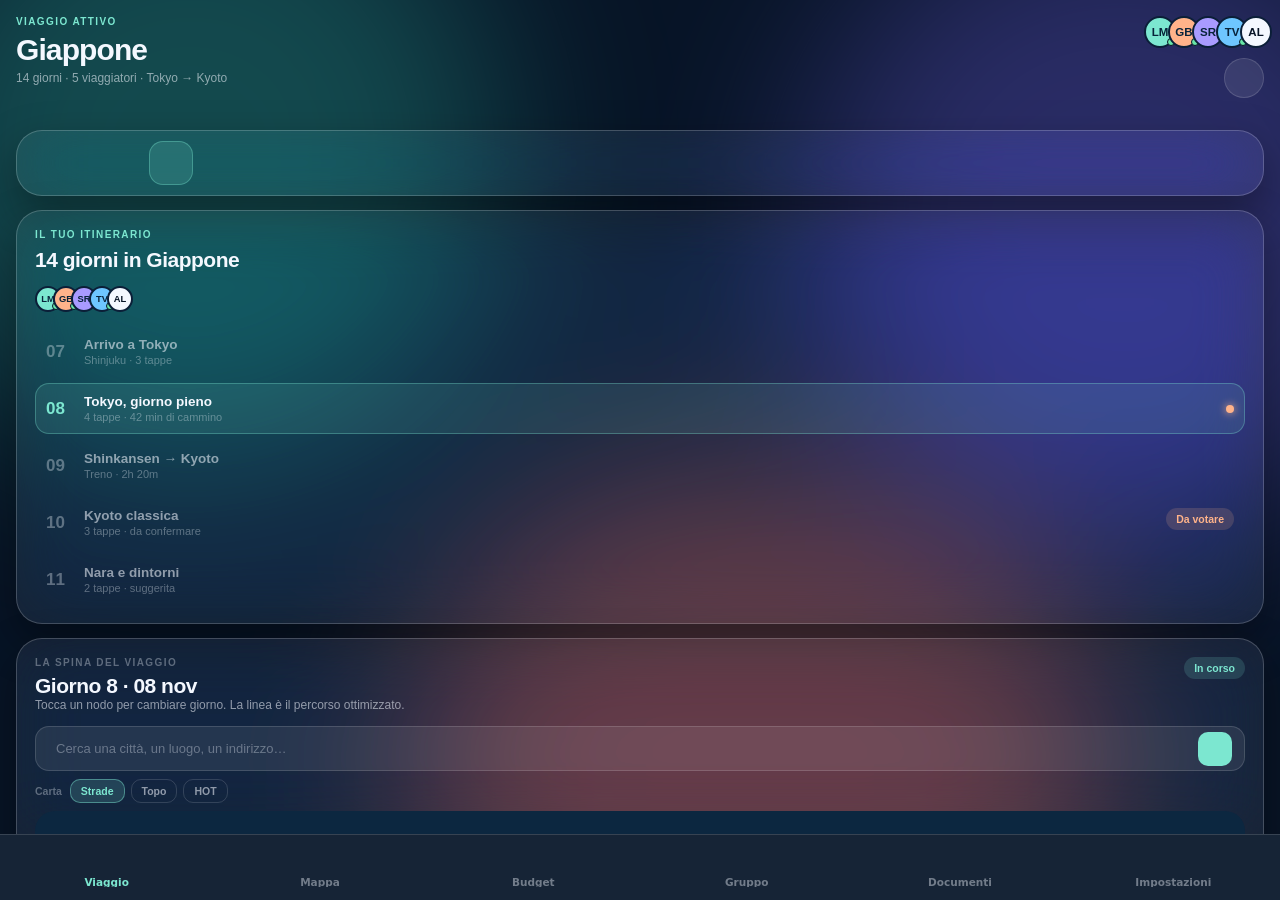
==== app/index.html @ 2fd691c0 "Deploy Triplan static site" ====
<!DOCTYPE html><html lang="en"><head><meta charSet="utf-8"/><meta name="viewport" content="width=device-width, initial-scale=1, shrink-to-fit=no"/><meta http-equiv="X-UA-Compatible" content="IE=edge"/><link rel="preload" href="/_expo/static/css/leaflet-df687fead8c4838a4e6b8bcb2f176a0e.css" as="style"/><link rel="preload" href="/_expo/static/css/global-e319058c1fa41b24cc1f95496e82bce6.css" as="style"/><link rel="preload" href="/_expo/static/js/web/__expo-metro-runtime-8c088df87a31e4e6accd81c554ec290d.js" as="script"/><link rel="preload" href="/_expo/static/js/web/_layout-bc6d313131d2cae2066854dcdaf33835.js" as="script"/><link rel="preload" href="/_expo/static/js/web/_layout-f19be22abf92b6b42cfffe4b11d16ae6.js" as="script"/><link rel="preload" href="/_expo/static/js/web/index-3c627ddefb30b63e89e083364d837465.js" as="script"/><link rel="preload" href="/_expo/static/js/web/__common-cc911336e7cf1efe0277d2f9e3f9cde1.js" as="script"/><link rel="preload" href="/_expo/static/js/web/entry-11c18270793527368ba5b29e7c140927.js" as="script"/><style id="expo-reset">#root,body,html{height:100%}body{overflow:hidden}#root{display:flex}</style><style id="react-native-stylesheet">[stylesheet-group="0"]{}
body{margin:0;}
button::-moz-focus-inner,input::-moz-focus-inner{border:0;padding:0;}
html{-ms-text-size-adjust:100%;-webkit-text-size-adjust:100%;-webkit-tap-highlight-color:rgba(0,0,0,0);}
input::-webkit-search-cancel-button,input::-webkit-search-decoration,input::-webkit-search-results-button,input::-webkit-search-results-decoration{display:none;}
[stylesheet-group="1"]{}
.css-11aywtz{-moz-appearance:textfield;-webkit-appearance:none;background-color:rgba(0,0,0,0.00);border-bottom-left-radius:0px;border-bottom-right-radius:0px;border-top-left-radius:0px;border-top-right-radius:0px;border:0 solid black;box-sizing:border-box;font:14px -apple-system,BlinkMacSystemFont,"Segoe UI",Roboto,Helvetica,Arial,sans-serif;margin:0px;padding:0px;resize:none;}
.css-146c3p1{background-color:rgba(0,0,0,0.00);border:0 solid black;box-sizing:border-box;color:rgba(0,0,0,1.00);display:inline;font:14px -apple-system,BlinkMacSystemFont,"Segoe UI",Roboto,Helvetica,Arial,sans-serif;list-style:none;margin:0px;padding:0px;position:relative;text-align:start;text-decoration:none;white-space:pre-wrap;word-wrap:break-word;}
.css-1jxf684{background-color:rgba(0,0,0,0.00);border:0 solid black;box-sizing:border-box;color:inherit;display:inline;font:inherit;list-style:none;margin:0px;padding:0px;position:relative;text-align:inherit;text-decoration:none;white-space:inherit;word-wrap:break-word;}
.css-9pa8cd{bottom:0px;height:100%;left:0px;opacity:0;position:absolute;right:0px;top:0px;width:100%;z-index:-1;}
.css-g5y9jx{align-content:flex-start;align-items:stretch;background-color:rgba(0,0,0,0.00);border:0 solid black;box-sizing:border-box;display:flex;flex-basis:auto;flex-direction:column;flex-shrink:0;list-style:none;margin:0px;min-height:0px;min-width:0px;padding:0px;position:relative;text-decoration:none;z-index:0;}
[stylesheet-group="2"]{}
.r-11mg6pl{border-bottom-color:rgba(255,255,255,1.00);border-left-color:rgba(255,255,255,1.00);border-right-color:rgba(255,255,255,1.00);border-top-color:rgba(255,255,255,1.00);}
.r-13awgt0{flex:1;}
.r-13rlnn4{border-bottom-color:rgba(124,231,208,0.40);border-left-color:rgba(124,231,208,0.40);border-right-color:rgba(124,231,208,0.40);border-top-color:rgba(124,231,208,0.40);}
.r-1483oga{border-bottom-color:rgba(18,20,43,0.08);border-left-color:rgba(18,20,43,0.08);border-right-color:rgba(18,20,43,0.08);border-top-color:rgba(18,20,43,0.08);}
.r-15ivh09{border-bottom-width:7px;border-left-width:7px;border-right-width:7px;border-top-width:7px;}
.r-15v9vvb{border-bottom-color:rgba(7,20,38,1.00);border-left-color:rgba(7,20,38,1.00);border-right-color:rgba(7,20,38,1.00);border-top-color:rgba(7,20,38,1.00);}
.r-16uyjmq{border-bottom-left-radius:22px;border-bottom-right-radius:22px;border-top-left-radius:22px;border-top-right-radius:22px;}
.r-1867qdf{border-bottom-left-radius:16px;border-bottom-right-radius:16px;border-top-left-radius:16px;border-top-right-radius:16px;}
.r-1aca9d8{border-bottom-color:rgba(124,231,208,0.32);border-left-color:rgba(124,231,208,0.32);border-right-color:rgba(124,231,208,0.32);border-top-color:rgba(124,231,208,0.32);}
.r-1awa8pu{border-bottom-color:rgba(101,119,134,1.00);border-left-color:rgba(101,119,134,1.00);border-right-color:rgba(101,119,134,1.00);border-top-color:rgba(101,119,134,1.00);}
.r-1bq2mok{margin:3px;}
.r-1d4xg89{border-bottom-color:rgba(170,184,194,1.00);border-left-color:rgba(170,184,194,1.00);border-right-color:rgba(170,184,194,1.00);border-top-color:rgba(170,184,194,1.00);}
.r-1dedoh8{border-bottom-left-radius:9px;border-bottom-right-radius:9px;border-top-left-radius:9px;border-top-right-radius:9px;}
.r-1dzdj1l{border-bottom-left-radius:10px;border-bottom-right-radius:10px;border-top-left-radius:10px;border-top-right-radius:10px;}
.r-1f0042m{border-bottom-left-radius:5px;border-bottom-right-radius:5px;border-top-left-radius:5px;border-top-right-radius:5px;}
.r-1fuqb1j{border-bottom-left-radius:24px;border-bottom-right-radius:24px;border-top-left-radius:24px;border-top-right-radius:24px;}
.r-1g868lv{border-bottom-color:rgba(255,255,255,0.14);border-left-color:rgba(255,255,255,0.14);border-right-color:rgba(255,255,255,0.14);border-top-color:rgba(255,255,255,0.14);}
.r-1j16mh1{border-bottom-left-radius:100%;border-bottom-right-radius:100%;border-top-left-radius:100%;border-top-right-radius:100%;}
.r-1jkafct{border-bottom-left-radius:2px;border-bottom-right-radius:2px;border-top-left-radius:2px;border-top-right-radius:2px;}
.r-1jyn79y{border-bottom-color:rgba(0,150,136,1.00);border-left-color:rgba(0,150,136,1.00);border-right-color:rgba(0,150,136,1.00);border-top-color:rgba(0,150,136,1.00);}
.r-1k4hia5{border-bottom-color:rgba(27,44,72,1.00);border-left-color:rgba(27,44,72,1.00);border-right-color:rgba(27,44,72,1.00);border-top-color:rgba(27,44,72,1.00);}
.r-1llaxt6{border-bottom-left-radius:30px;border-bottom-right-radius:30px;border-top-left-radius:30px;border-top-right-radius:30px;}
.r-1mxhqmb{border-bottom-left-radius:11px;border-bottom-right-radius:11px;border-top-left-radius:11px;border-top-right-radius:11px;}
.r-1n043jc{border-bottom-left-radius:38px;border-bottom-right-radius:38px;border-top-left-radius:38px;border-top-right-radius:38px;}
.r-1objs86{border-bottom-color:rgba(255,255,255,0.45);border-left-color:rgba(255,255,255,0.45);border-right-color:rgba(255,255,255,0.45);border-top-color:rgba(255,255,255,0.45);}
.r-1pcd2l5{padding:20px;}
.r-1phboty{border-bottom-style:solid;border-left-style:solid;border-right-style:solid;border-top-style:solid;}
.r-1q9bdsx{border-bottom-left-radius:12px;border-bottom-right-radius:12px;border-top-left-radius:12px;border-top-right-radius:12px;}
.r-1qsk4np{overflow-x:clip;overflow-y:clip;}
.r-1rf8fdq{border-bottom-width:1.5px;border-left-width:1.5px;border-right-width:1.5px;border-top-width:1.5px;}
.r-1rvyss1{border-bottom-color:rgba(255,255,255,0.20);border-left-color:rgba(255,255,255,0.20);border-right-color:rgba(255,255,255,0.20);border-top-color:rgba(255,255,255,0.20);}
.r-1slz7xr{padding:14px;}
.r-1sp51qo{padding:10px;}
.r-1txcine{border-bottom-left-radius:13px;border-bottom-right-radius:13px;border-top-left-radius:13px;border-top-right-radius:13px;}
.r-1udh08x{overflow-x:hidden;overflow-y:hidden;}
.r-1uu6nss{padding:5px;}
.r-1vnd4cf{border-bottom-color:rgba(11,31,56,1.00);border-left-color:rgba(11,31,56,1.00);border-right-color:rgba(11,31,56,1.00);border-top-color:rgba(11,31,56,1.00);}
.r-1w3sgar{flex:0.7;}
.r-1xfd6ze{border-bottom-left-radius:8px;border-bottom-right-radius:8px;border-top-left-radius:8px;border-top-right-radius:8px;}
.r-1y7r52a{border-bottom-color:rgba(124,231,208,0.35);border-left-color:rgba(124,231,208,0.35);border-right-color:rgba(124,231,208,0.35);border-top-color:rgba(124,231,208,0.35);}
.r-1y8424n{border-bottom-color:rgba(255,255,255,0.22);border-left-color:rgba(255,255,255,0.22);border-right-color:rgba(255,255,255,0.22);border-top-color:rgba(255,255,255,0.22);}
.r-1ylenci{border-bottom-left-radius:15px;border-bottom-right-radius:15px;border-top-left-radius:15px;border-top-right-radius:15px;}
.r-42olwf{border-bottom-color:rgba(0,0,0,0.00);border-left-color:rgba(0,0,0,0.00);border-right-color:rgba(0,0,0,0.00);border-top-color:rgba(0,0,0,0.00);}
.r-4a18lf{border-bottom-color:rgba(255,0,0,1.00);border-left-color:rgba(255,0,0,1.00);border-right-color:rgba(255,0,0,1.00);border-top-color:rgba(255,0,0,1.00);}
.r-4zvafu{border-bottom-left-radius:26px;border-bottom-right-radius:26px;border-top-left-radius:26px;border-top-right-radius:26px;}
.r-60ke3l{border-bottom-color:rgba(0,128,0,1.00);border-left-color:rgba(0,128,0,1.00);border-right-color:rgba(0,128,0,1.00);border-top-color:rgba(0,128,0,1.00);}
.r-6mmk5m{border-bottom-color:rgba(124,231,208,0.45);border-left-color:rgba(124,231,208,0.45);border-right-color:rgba(124,231,208,0.45);border-top-color:rgba(124,231,208,0.45);}
.r-6ncur5{border-bottom-left-radius:18px;border-bottom-right-radius:18px;border-top-left-radius:18px;border-top-right-radius:18px;}
.r-6t2glc{border-bottom-left-radius:40px;border-bottom-right-radius:40px;border-top-left-radius:40px;border-top-right-radius:40px;}
.r-9x6qib{border-bottom-color:rgba(204,214,221,1.00);border-left-color:rgba(204,214,221,1.00);border-right-color:rgba(204,214,221,1.00);border-top-color:rgba(204,214,221,1.00);}
.r-af1wpz{border-bottom-color:rgba(255,255,255,0.12);border-left-color:rgba(255,255,255,0.12);border-right-color:rgba(255,255,255,0.12);border-top-color:rgba(255,255,255,0.12);}
.r-cdmcib{border-bottom-left-radius:3px;border-bottom-right-radius:3px;border-top-left-radius:3px;border-top-right-radius:3px;}
.r-cpet4d{border-bottom-left-radius:999px;border-bottom-right-radius:999px;border-top-left-radius:999px;border-top-right-radius:999px;}
.r-crgep1{margin:0px;}
.r-d045u9{border-bottom-width:2px;border-left-width:2px;border-right-width:2px;border-top-width:2px;}
.r-d23pfw{padding:24px;}
.r-edyy15{padding:8px;}
.r-fx7oqy{border-bottom-color:rgba(0,0,255,1.00);border-left-color:rgba(0,0,255,1.00);border-right-color:rgba(0,0,255,1.00);border-top-color:rgba(0,0,255,1.00);}
.r-kdyh1x{border-bottom-left-radius:6px;border-bottom-right-radius:6px;border-top-left-radius:6px;border-top-right-radius:6px;}
.r-krxsd3{display:-webkit-box;}
.r-nsbfu8{padding:16px;}
.r-q81ovl{padding:11px;}
.r-qpntkw{padding:6px;}
.r-rs99b7{border-bottom-width:1px;border-left-width:1px;border-right-width:1px;border-top-width:1px;}
.r-sdzq82{border-bottom-color:rgba(255,255,255,0.30);border-left-color:rgba(255,255,255,0.30);border-right-color:rgba(255,255,255,0.30);border-top-color:rgba(255,255,255,0.30);}
.r-sg21xg{flex:0.75;}
.r-t23y2h{border-bottom-left-radius:14px;border-bottom-right-radius:14px;border-top-left-radius:14px;border-top-right-radius:14px;}
.r-t60dpp{padding:0px;}
.r-wg31gx{border-bottom-color:rgba(49,53,56,1.00);border-left-color:rgba(49,53,56,1.00);border-right-color:rgba(49,53,56,1.00);border-top-color:rgba(49,53,56,1.00);}
.r-whuqzp{padding:18px;}
.r-xoduu5{display:inline-flex;}
.r-y47klf{border-bottom-left-radius:20px;border-bottom-right-radius:20px;border-top-left-radius:20px;border-top-right-radius:20px;}
.r-ywje51{margin:auto;}
.r-z2wwpe{border-bottom-left-radius:4px;border-bottom-right-radius:4px;border-top-left-radius:4px;border-top-right-radius:4px;}
[stylesheet-group="2.1"]{}
.r-11f147o{padding-bottom:8px;padding-top:8px;}
.r-17q4wm6{margin-left:5px;margin-right:5px;}
.r-184id4b{margin-bottom:12px;margin-top:12px;}
.r-1apnidv{margin-bottom:14px;margin-top:14px;}
.r-1c8wk46{padding-bottom:48px;padding-top:48px;}
.r-1d7mnkm{padding-bottom:15px;padding-top:15px;}
.r-1e084wi{padding-left:0px;padding-right:0px;}
.r-1ezpcd1{padding-left:9px;padding-right:9px;}
.r-1la3zjv{padding-bottom:18px;padding-top:18px;}
.r-1m1l54l{padding-left:11px;padding-right:11px;}
.r-1ml3abn{padding-bottom:14px;padding-top:14px;}
.r-1mmae3n{padding-bottom:12px;padding-top:12px;}
.r-1ntr0p{padding-left:5px;padding-right:5px;}
.r-1rsorjc{padding-left:36px;padding-right:36px;}
.r-1s5swlz{padding-bottom:9px;padding-top:9px;}
.r-1ubuhtd{padding-left:10px;padding-right:10px;}
.r-1y4xh09{padding-bottom:60px;padding-top:60px;}
.r-1yd117h{padding-bottom:7px;padding-top:7px;}
.r-284m6k{padding-left:18px;padding-right:18px;}
.r-2iu1ne{padding-bottom:74px;padding-top:74px;}
.r-3o4zer{padding-left:12px;padding-right:12px;}
.r-3pj75a{padding-left:16px;padding-right:16px;}
.r-6gfqd{padding-bottom:26px;padding-top:26px;}
.r-a7330m{padding-bottom:30px;padding-top:30px;}
.r-c6ipad{padding-left:7px;padding-right:7px;}
.r-cnw61z{padding-bottom:4px;padding-top:4px;}
.r-cxgwc0{padding-left:24px;padding-right:24px;}
.r-f8sm7e{margin-left:auto;margin-right:auto;}
.r-is05cd{padding-left:8px;padding-right:8px;}
.r-jdiy1a{margin-left:11px;margin-right:11px;}
.r-jmpdkj{padding-bottom:66px;padding-top:66px;}
.r-jusfrs{margin-left:12px;margin-right:12px;}
.r-kritb0{padding-bottom:11px;padding-top:11px;}
.r-n5f61p{margin-bottom:3px;margin-top:3px;}
.r-n7gxbd{padding-left:4px;padding-right:4px;}
.r-o8wjku{padding-left:48px;padding-right:48px;}
.r-qbhcsz{padding-bottom:64px;padding-top:64px;}
.r-rehuqn{padding-bottom:5px;padding-top:5px;}
.r-u4gi5m{padding-left:13px;padding-right:13px;}
.r-u9wvl5{padding-left:20px;padding-right:20px;}
.r-ubg91z{padding-left:15px;padding-right:15px;}
.r-ugi1tw{padding-left:5%;padding-right:5%;}
.r-unwgkq{padding-bottom:78px;padding-top:78px;}
.r-vuvdlw{padding-bottom:6px;padding-top:6px;}
.r-w7s2jr{padding-bottom:16px;padding-top:16px;}
.r-ytbthy{padding-bottom:10px;padding-top:10px;}
.r-ywh0we{padding-bottom:13px;padding-top:13px;}
[stylesheet-group="2.2"]{}
.r-10s2tm5{left:0%;}
.r-16o8guy{right:100%;}
.r-1a11zyx{margin-right:12px;}
.r-1cwvpvk{margin-left:12px;}
.r-1e97lx8{margin-right:3px;}
.r-1euzeng{padding-left:24px;}
.r-1g4tz6n{margin-right:-14.5px;}
.r-1h31txp{padding-right:16px;}
.r-1lhn9r{margin-left:-14.5px;}
.r-1sqnqi2{margin-left:3px;}
.r-1vl2501{padding-right:24px;}
.r-9mo606{margin-right:10px;}
.r-c59us2{left:-3px;}
.r-dqe1q{right:0%;}
.r-qb41rp{margin-right:5px;}
.r-rci37q{left:100%;}
.r-uhung1{margin-left:10px;}
.r-vpmibe{right:-3px;}
.r-w67my2{padding-left:16px;}
.r-wizibn{margin-left:5px;}
[stylesheet-group="3"]{}
.r-103t7w0{color:rgba(18,20,43,0.75);}
.r-105ug2t{pointer-events:auto!important;}
.r-109y4c4{height:1px;}
.r-10b5y5f{letter-spacing:1.4px;}
.r-10ptun7{height:16px;}
.r-10v3vxq{transform:scaleX(-1);}
.r-10x49cs{font-size:10px;}
.r-10xqauy{padding-top:env(safe-area-inset-top);}
.r-111xbm8{font-size:42px;}
.r-116b78n{color:rgba(255,255,255,0.85);}
.r-11c0sde{margin-top:24px;}
.r-11j9u27{visibility:hidden;}
.r-11mpjr4{background-color:rgba(223,223,223,1.00);}
.r-11udlyb{background-color:rgba(0,150,136,1.00);}
.r-11v9fek{min-width:180px;}
.r-11yh6sk{overflow-x:hidden;}
.r-12f6czt{top:17px;}
.r-12rgx7y{width:7px;}
.r-12vffkv>* {pointer-events:auto;}
.r-12vffkv{pointer-events:none!important;}
.r-131xog0{width:38px;}
.r-135wba7{line-height:24px;}
.r-136ojw6{z-index:2;}
.r-13aq9py{animation-name:r-1iq689l;}
.r-13pk3uq{color:rgba(6,42,40,1.00);}
.r-13qz1uu{width:100%;}
.r-13tjlyg{transition-duration:0.1s;}
.r-1444osr{margin-top:18px;}
.r-1472mwg{height:24px;}
.r-14a17lr{background-color:rgba(22,199,164,1.00);}
.r-14gqq1x{margin-top:4px;}
.r-14l27qf{min-width:280px;}
.r-14lw9ot{background-color:rgba(255,255,255,1.00);}
.r-14sbq61{background-color:rgba(33,150,243,1.00);}
.r-150rngu{-webkit-overflow-scrolling:touch;}
.r-156q2ks{margin-top:10px;}
.r-15xi7qz{background-color:rgba(22,199,164,0.45);}
.r-15zivkp{margin-bottom:4px;}
.r-169er1o{background-color:rgba(5,14,26,1.00);}
.r-16eto9q{width:12px;}
.r-16krg75{letter-spacing:-1px;}
.r-16u2k2s{background-color:rgba(255,93,115,0.55);}
.r-16y2uox{flex-grow:1;}
.r-173mn98{align-self:flex-end;}
.r-173mzie{transform:scaleY(-1);}
.r-1777fci{justify-content:center;}
.r-17bb2tj{animation-duration:0.75s;}
.r-17grq5a{margin-right:-8px;}
.r-17leim2{background-repeat:repeat;}
.r-17o2toh{background-color:rgba(255,179,138,1.00);}
.r-17s6mgv{justify-content:flex-end;}
.r-17tb59b{opacity:0.7;}
.r-17tloay{opacity:0.6;}
.r-17u3ijr{background-color:rgba(155,161,166,0.27);}
.r-184en5c{z-index:1;}
.r-18nhz7w{top:-3px;}
.r-18u1ve8{color:rgba(255,255,255,0.40);}
.r-18u37iz{flex-direction:row;}
.r-19h14dv{bottom:28px;}
.r-19oahor{font-size:64px;}
.r-19qrga8{margin-top:3px;}
.r-19wmn03{width:20px;}
.r-19z077z{touch-action:none;}
.r-1a2p6p6{-webkit-text-decoration-style:solid;text-decoration-style:solid;}
.r-1a3qpe7{top:9px;}
.r-1a7l8x0{color:rgba(255,255,255,0.60);}
.r-1a8msfu{height:38px;}
.r-1a94hhy{background-color:rgba(255,255,255,0.09);}
.r-1abnn5w{animation-play-state:paused;}
.r-1acpoxo{width:36px;}
.r-1aockid{width:40px;}
.r-1ap7jjo{background-color:rgba(12,39,64,1.00);}
.r-1awozwy{align-items:center;}
.r-1ay1djp{animation-duration:1s;}
.r-1b43r93{font-size:14px;}
.r-1blnp2b{width:72px;}
.r-1bxdhz9{background-color:rgba(124,231,208,1.00);}
.r-1bymd8e{margin-top:2px;}
.r-1c6unfx{forced-color-adjust:none;}
.r-1c85bru{width:270px;}
.r-1c8i11{min-width:60px;}
.r-1c92x1x{line-height:31px;}
.r-1ces89m{max-width:420px;}
.r-1cmwbt1{gap:8px;}
.r-1cyrq31{background-color:rgba(255,93,115,1.00);}
.r-1d2f490{left:0px;}
.r-1d5kdc7{flex-direction:column-reverse;}
.r-1d7gupr{margin-top:22px;}
.r-1ddef8g{-webkit-text-decoration-line:underline;text-decoration-line:underline;}
.r-1dernwh{height:70%;}
.r-1e5bgqu{mix-blend-mode:multiply;}
.r-1ei5mc7{cursor:inherit;}
.r-1enofrn{font-size:12px;}
.r-1eoj8my{margin-top:26px;}
.r-1euycsn{flex-direction:row-reverse;}
.r-1ewcgjf{box-shadow:0px 1px 3px rgba(0,0,0,0.5);}
.r-1exf2r{font-size:9.5px;}
.r-1ey2ra3{width:70px;}
.r-1ey881g{gap:7px;}
.r-1f12m5q{left:14px;}
.r-1f50eg0{color:rgba(124,231,208,1.00);}
.r-1ff274t{text-align:right;}
.r-1g40b8q{z-index:3;}
.r-1g80hic{opacity:0.8;}
.r-1g94qm0{margin-top:5px;}
.r-1ge9hsw{max-width:960px;}
.r-1ghxqbu{font-variant:tabular-nums;}
.r-1gkfh8e{font-size:11px;}
.r-1grwqd5{font-size:12.5px;}
.r-1gymjhz{width:68px;}
.r-1h0z5md{justify-content:flex-start;}
.r-1habvwh{align-items:flex-start;}
.r-1hjwoze{height:18px;}
.r-1i10wst{font-size:18px;}
.r-1i1r89d{background-color:rgba(0,0,0,0.22);}
.r-1i6wzkk{-moz-transition-property:opacity;-webkit-transition-property:opacity;transition-property:opacity;}
.r-1i71y14{gap:14px;}
.r-1ihkxce{border-bottom-color:rgba(255,255,255,0.06);}
.r-1ikidpy{letter-spacing:0.5px;}
.r-1iln25a{word-wrap:normal;}
.r-1inkyih{font-size:17px;}
.r-1iusvr4{flex-basis:0px;}
.r-1iww7jx{width:28px;}
.r-1janqcz{width:16px;}
.r-1jg9483{width:8px;}
.r-1jj8364{margin-left:auto;}
.r-1jkjb{margin-left:8px;}
.r-1jsugan{min-width:320px;}
.r-1kb76zh{margin-right:8px;}
.r-1kesqaa{width:84px;}
.r-1kfrs79{font-weight:600;}
.r-1kihuf0{align-self:center;}
.r-1kmi73c{color:rgba(244,248,255,0.34);}
.r-1kt6imw{line-height:27px;}
.r-1l05qu9{font-weight:650;}
.r-1ld3bg{top:-4px;}
.r-1ldzwu0{animation-timing-function:linear;}
.r-1loqt21{cursor:pointer;}
.r-1lpkw27{color:rgba(18,20,43,1.00);}
.r-1lvwbn0{width:274px;}
.r-1lyunjw{letter-spacing:-1.4px;}
.r-1m5ggi5{background-color:rgba(255,255,255,0.04);}
.r-1m75kl7{border-top-color:rgba(255,255,255,0.14);}
.r-1mi0q7o{padding-bottom:10px;}
.r-1mlwlqe{flex-basis:auto;}
.r-1mrlafo{background-position:0;}
.r-1muvv40{animation-iteration-count:infinite;}
.r-1n9egfs{background-color:rgba(124,231,208,0.14);}
.r-1naamh8{background-color:rgba(255,255,255,0.28);}
.r-1niwhzg{background-color:rgba(0,0,0,0.00);}
.r-1nlw0im{bottom:8px;}
.r-1no09lo{margin-top:28px;}
.r-1nxhmzv{margin-bottom:28px;}
.r-1ny4l3l{outline-style:none;}
.r-1ocf4r9{scroll-snap-type:y mandatory;}
.r-1onu96p{border-curve:continuous;}
.r-1or9b2r{height:10px;}
.r-1oszu61{align-items:stretch;}
.r-1otgn73{touch-action:manipulation;}
.r-1ozpbmi{font-size:10.5px;}
.r-1ozsyd3{height:7px;}
.r-1p0dtai{bottom:0px;}
.r-1p34edr{background-color:rgba(124,92,255,1.00);}
.r-1p7b5x1{color:rgba(244,248,255,1.00);}
.r-1pi2tsx{height:100%;}
.r-1pm8pkb{font-family:Courier;}
.r-1pr0nct{background-color:rgba(240,233,255,1.00);}
.r-1q8c80s{height:190px;}
.r-1qd0xha{font-family:-apple-system,BlinkMacSystemFont,"Segoe UI",Roboto,Helvetica,Arial,sans-serif;}
.r-1qqq3gs{color:rgba(92,95,115,1.00);}
.r-1qulhi1{animation-name:r-1pzkwqh;}
.r-1r4fvd0{color:rgba(82,169,255,1.00);}
.r-1r74h94{left:8px;}
.r-1r8g8re{height:36px;}
.r-1ra0lkn{font-size:30px;}
.r-1rnoaur{overflow-y:auto;}
.r-1rqp49e{color:rgba(255,255,255,0.50);}
.r-1s2bzr4{margin-top:12px;}
.r-1s39azw{max-width:780px;}
.r-1ssbvtb{gap:12px;}
.r-1sv84sj{padding-bottom:30px;}
.r-1sxrcry{background-size:auto;}
.r-1t7zxhp{width:9px;}
.r-1tgfunj{gap:40px;}
.r-1tsoen8{border-bottom-color:rgba(255,255,255,0.12);}
.r-1u2zzbn{gap:34px;}
.r-1udbk01{text-overflow:ellipsis;}
.r-1ugchlj{height:44px;}
.r-1ui5ee8{font-size:32px;}
.r-1urfncx{height:210px;}
.r-1vamr63{max-width:720px;}
.r-1vr29t4{font-weight:800;}
.r-1w6e6rj{flex-wrap:wrap;}
.r-1wbh5a2{flex-shrink:1;}
.r-1wdrcqj{max-width:1240px;}
.r-1wqnalu{font-family:Bricolage Grotesque;}
.r-1ws2f5x{font-size:11.5px;}
.r-1wtj0ep{justify-content:space-between;}
.r-1wyyakw{z-index:-1;}
.r-1wzrnnt{margin-top:16px;}
.r-1x0uki6{margin-top:20px;}
.r-1x7knxu{opacity:0.34;}
.r-1xbbgt2{letter-spacing:-1.8px;}
.r-1xbve24{height:6px;}
.r-1xc1bs1{color:rgba(255,255,255,0.72);}
.r-1xcajam{position:fixed;}
.r-1xjpbru{width:82px;}
.r-1xnzce8{-moz-user-select:text;-webkit-user-select:text;user-select:text;}
.r-1xpsq9i{box-shadow:0px 3px 3px rgba(0, 0, 0, 0.33);}
.r-1xqanmc{aspect-ratio:1.33;}
.r-1xzupcd{width:13px;}
.r-1y00bll{gap:9px;}
.r-1yef0xd{animation-name:r-11cv4x;}
.r-1ym3atv{z-index:50;}
.r-1ynuqkt{color:rgba(255,255,255,0.35);}
.r-1yvhtrz{width:32px;}
.r-1z7xyo{min-height:640px;}
.r-2agvir{line-height:34px;}
.r-2b3dyf{border-bottom-color:rgba(255,255,255,0.14);}
.r-2eszeu::-webkit-scrollbar{display:none}
.r-2eszeu{scrollbar-width:none;}
.r-30o5oe{-moz-appearance:none;-ms-appearance:none;-webkit-appearance:none;appearance:none;}
.r-356f0p{letter-spacing:0.35px;}
.r-37tt59{line-height:32px;}
.r-3da1kt{height:8px;}
.r-3mc0re{right:8px;}
.r-3s2u2q{white-space:nowrap;}
.r-417010{z-index:0;}
.r-4gszlv{background-size:cover;}
.r-4v7adb{height:5px;}
.r-580adz{gap:5px;}
.r-58xgd4{background-color:rgba(255,255,255,0.05);}
.r-5kkj8d{border-top-width:1px;}
.r-5orghg{width:34px;}
.r-5oul0u{margin-bottom:8px;}
.r-5soawk{width:10px;}
.r-60vfwk{min-width:1px;}
.r-633pao>* {pointer-events:none;}
.r-633pao{pointer-events:none!important;}
.r-6dt33c{opacity:1;}
.r-6gpygo{margin-bottom:12px;}
.r-6ity3w{margin-top:30px;}
.r-6kmigx{color:rgba(255,255,255,0.82);}
.r-6taxm2:-ms-input-placeholder{color:var(--placeholderTextColor);opacity:1;}
.r-6taxm2::-moz-placeholder{color:var(--placeholderTextColor);opacity:1;}
.r-6taxm2::-webkit-input-placeholder{color:var(--placeholderTextColor);opacity:1;}
.r-6taxm2::placeholder{color:var(--placeholderTextColor);opacity:1;}
.r-726pan{width:31px;}
.r-76blku{height:21px;}
.r-7cikom{font-size:inherit;}
.r-7q8q6z{cursor:default;}
.r-7qjx4p{background-color:rgba(124,231,208,0.16);}
.r-7r4507{height:150px;}
.r-840iz4{gap:28px;}
.r-88aw7w{background-color:rgba(18,20,43,0.28);}
.r-8akbws{-webkit-box-orient:vertical;}
.r-8ay8q1{letter-spacing:0.1px;}
.r-91ejfr{background-color:rgba(255,255,255,0.08);}
.r-927nrf{background-color:rgba(105,230,168,1.00);}
.r-9404uu{letter-spacing:-1.5px;}
.r-97e31f{padding-bottom:env(safe-area-inset-bottom);}
.r-9aw3ui{gap:4px;}
.r-9daxd3{animation-duration:250ms;}
.r-9r4rsd{background-color:rgba(255,255,255,0.06);}
.r-a023e6{font-size:15px;}
.r-a2tzq0{justify-content:space-around;}
.r-a5pmau{margin-right:2px;}
.r-adyw6z{font-size:20px;}
.r-agouwx{transform:translateZ(0);}
.r-ah5dr5>* {pointer-events:none;}
.r-ah5dr5{pointer-events:auto!important;}
.r-angfs3{color:rgba(255,255,255,0.55);}
.r-aruset{font-weight:200;}
.r-b0tnnm{margin-top:38px;}
.r-b5c481{box-shadow:0px 18px 44px rgba(0,0,0,0.36);}
.r-b88u0q{font-weight:700;}
.r-bajy9j{height:230px;}
.r-bi4vy9{transform:translateY(100%);}
.r-bnfihp{color:rgba(255,179,138,1.00);}
.r-bnwqim{position:relative;}
.r-bt1l66{min-height:20px;}
.r-bual8a{max-width:520px;}
.r-buy8e9{overflow-y:hidden;}
.r-bv2aro{padding-left:env(safe-area-inset-left);}
.r-c68hjy{color:rgba(161,161,161,1.00);}
.r-c8f5pn{background-color:rgba(255,255,255,0.10);}
.r-cpa5s6{scroll-snap-align:start;}
.r-cqee49{color:rgba(0,0,0,1.00);}
.r-cv4lhi{font-size:21px;}
.r-czj46k{background-color:rgba(17,48,74,1.00);}
.r-dcqb1h{height:500px;}
.r-dkge59{background-color:rgba(170,184,194,1.00);}
.r-dnmrzs{max-width:100%;}
.r-dvzd6p{right:-1px;}
.r-e1ta76{box-shadow:0px 0px 8px rgba(255,179,138,1.00);}
.r-e6ktq0{gap:32px;}
.r-eafdt9{transition-duration:0.15s;}
.r-ebwn4k{animation-name:r-q67da2;}
.r-ehq7j7{background-size:contain;}
.r-ejscvd{width:47%;}
.r-eqz5dr{flex-direction:column;}
.r-eu3ka{height:40px;}
.r-evnaw{font-size:22px;}
.r-f1odvy{margin-bottom:6px;}
.r-f4gmv6{gap:16px;}
.r-f4md8m{background-color:rgba(255,255,255,0.14);}
.r-f9dfq4{width:88px;}
.r-fdjqy7{text-align:left;}
.r-fle48q{box-shadow:0px 0px 20px rgba(18,20,43,0.08);}
.r-foe95m{letter-spacing:-0.4px;}
.r-fuez5w{box-shadow:0px 0px 30px rgba(18,20,43,0.18);}
.r-fyomxp{margin-top:34px;}
.r-fz5jg6{background-color:rgba(124,231,208,0.08);}
.r-g3mlsw{animation-name:r-t2lo5v;}
.r-ghxds0{transform:translateY(0%);}
.r-gtdqiz{position:-webkit-sticky;position:sticky;}
.r-h0d30l{height:28px;}
.r-h70s8l{color:rgba(255,247,242,1.00);}
.r-h8dmy4{box-shadow:0px 0px 40px rgba(0,0,0,0.40);}
.r-hbpseb{line-height:22px;}
.r-ht57de{background-color:rgba(32,36,59,1.00);}
.r-hxflta{padding-right:env(safe-area-inset-right);}
.r-i933xg{letter-spacing:1.5px;}
.r-icoktb{opacity:0.5;}
.r-icto9i{letter-spacing:-0.5px;}
.r-ijt4xn{background-color:rgba(18,20,43,1.00);}
.r-ipm5af{top:0px;}
.r-iz080l{max-width:480px;}
.r-j8a7i7{background-color:rgba(255,247,242,1.00);}
.r-jjmaes{max-width:760px;}
.r-jwli3a{color:rgba(255,255,255,1.00);}
.r-k200y{align-self:flex-start;}
.r-k5y9r7{height:9px;}
.r-kc8jnq{margin-top:6px;}
.r-kemksi{background-color:rgba(0,0,0,1.00);}
.r-kizejy{color:rgba(155,161,166,1.00);}
.r-knv0ih{margin-top:8px;}
.r-kzbkwu{padding-bottom:12px;}
.r-l0hff8{letter-spacing:-2.6px;}
.r-l3xdm2{max-width:560px;}
.r-l71dzp{margin-top:14px;}
.r-le4sbl{margin-bottom:18px;}
.r-leqjx2{animation-timing-function:cubic-bezier(0.215, 0.61, 0.355, 1);}
.r-lltvgl{overflow-x:auto;}
.r-lpb231{height:168px;}
.r-lrsllp{width:24px;}
.r-lrvibr{-moz-user-select:none;-webkit-user-select:none;user-select:none;}
.r-m611by{padding-top:10px;}
.r-mabqd8{height:32px;}
.r-majxgm{font-weight:500;}
.r-mfh4gg{scroll-snap-type:x mandatory;}
.r-mhe3cw{z-index:10;}
.r-mro3nb{background-color:rgba(21,23,24,1.00);}
.r-n6v787{font-size:13px;}
.r-nljvut{color:rgba(244,248,255,0.56);}
.r-nm9kes{letter-spacing:-1.2px;}
.r-o4n3w5{width:23px;}
.r-oajuz8{font-weight:750;}
.r-obd0qt{align-items:flex-end;}
.r-ojf8lh{gap:6px;}
.r-ojff56{opacity:0.35;}
.r-orgf3d{opacity:0;}
.r-q4m81j{text-align:center;}
.r-q773ft{background-color:rgba(255,255,255,0.07);}
.r-qfi6ny{top:30000px;}
.r-qklmqi{border-bottom-width:1px;}
.r-qn3fzs{padding-bottom:24px;}
.r-qqjak8{font-size:9px;}
.r-rabhyy{padding-bottom:28px;}
.r-rjixqe{line-height:20px;}
.r-rkhjfr{box-shadow:0px 0px 40px rgba(0,0,0,0.50);}
.r-rs94m5{background-image:url("[data-uri]");}
.r-s62m2j{animation-timing-function:cubic-bezier(0.47, 0, 0.745, 0.715);}
.r-sfbmgh{z-index:9999;}
.r-so7y2g{line-height:64px;}
.r-sselip{background-color:rgba(124,231,208,0.12);}
.r-t4kuo4{background-color:rgba(11,29,51,1.00);}
.r-tbmifm{height:12px;}
.r-tp044d{left:90px;}
.r-tqlgve{line-height:46px;}
.r-tsynxw{text-transform:uppercase;}
.r-ttdzmv{padding-top:12px;}
.r-tzz3ar{flex-wrap:nowrap;}
.r-u6sd8q{background-repeat:no-repeat;}
.r-u8s1d{position:absolute;}
.r-u92y06{background-color:rgba(255,165,0,1.00);}
.r-uaa2di{gap:10px;}
.r-ubezar{font-size:16px;}
.r-ud0q2t{letter-spacing:1px;}
.r-ueyrd6{line-height:36px;}
.r-uho16t{font-size:34px;}
.r-ulges1{min-height:520px;}
.r-uo3w7t{max-width:1320px;}
.r-usgzl9{width:44px;}
.r-v9exnq{width:292px;}
.r-vacyoi{padding-bottom:64px;}
.r-van48c{caret-color:transparent;}
.r-vbi3md{font-size:13.5px;}
.r-vboj7i{top:-7px;}
.r-vn99v4{-webkit-filter:blur(90px);filter:blur(90px);}
.r-vupmqe{color:rgba(138,141,160,1.00);}
.r-vvn4in{background-position:center;}
.r-vw2c0b{font-weight:bold;}
.r-wech8c{max-width:1280px;}
.r-wfqgy4{transition-duration:100ms;}
.r-wkmguz{background-color:rgba(7,20,38,1.00);}
.r-ws9h79{left:4px;}
.r-x11e5r{font-family:SFMono-Regular, Menlo, Monaco, Consolas, "Liberation Mono", "Courier New", monospace;}
.r-x3cy2q{background-size:100% 100%;}
.r-xnfwke{line-height:38px;}
.r-xx3c9p{animation-name:r-imtty0;}
.r-y7v2we{background-color:rgba(32,36,37,1.00);}
.r-yy2aun{font-size:26px;}
.r-z0diui{letter-spacing:-1.1px;}
.r-z80fyv{height:20px;}
.r-zchlnj{right:0px;}
.r-zd5lw9{max-width:540px;}
.r-zx9znk{height:34px;}
.r-zz0kju{background-color:rgba(9,24,43,0.96);}
.r-zz5t5d{font-size:28px;}
.r-zz8wa8{bottom:14px;}
@-webkit-keyframes r-11cv4x{0%{transform:rotate(0deg);}100%{transform:rotate(360deg);}}
@-webkit-keyframes r-1iq689l{0%{transform:translateY(0%);}100%{transform:translateY(100%);}}
@-webkit-keyframes r-1pzkwqh{0%{transform:translateY(100%);}100%{transform:translateY(0%);}}
@-webkit-keyframes r-imtty0{0%{opacity:0;}100%{opacity:1;}}
@-webkit-keyframes r-q67da2{0%{transform:translateX(-100%);}100%{transform:translateX(400%);}}
@-webkit-keyframes r-t2lo5v{0%{opacity:1;}100%{opacity:0;}}
@keyframes r-11cv4x{0%{transform:rotate(0deg);}100%{transform:rotate(360deg);}}
@keyframes r-1iq689l{0%{transform:translateY(0%);}100%{transform:translateY(100%);}}
@keyframes r-1pzkwqh{0%{transform:translateY(100%);}100%{transform:translateY(0%);}}
@keyframes r-imtty0{0%{opacity:0;}100%{opacity:1;}}
@keyframes r-q67da2{0%{transform:translateX(-100%);}100%{transform:translateX(400%);}}
@keyframes r-t2lo5v{0%{opacity:1;}100%{opacity:0;}}</style><link rel="stylesheet" href="/_expo/static/css/leaflet-df687fead8c4838a4e6b8bcb2f176a0e.css"/><link rel="stylesheet" href="/_expo/static/css/global-e319058c1fa41b24cc1f95496e82bce6.css"/></head><body><div id="root"><!--$--><div class="css-g5y9jx r-13awgt0"><!--$--><div class="css-g5y9jx r-13awgt0"><div class="css-g5y9jx" style="flex:1"><div style="position:absolute;left:0;right:0;top:0;bottom:0;pointer-events:none;visibility:hidden"></div><div class="css-g5y9jx r-13awgt0"><div class="css-g5y9jx r-13awgt0 r-1p0dtai r-1d2f490 r-u8s1d r-zchlnj r-ipm5af" style="background-color:rgba(242,242,242,1.00);display:flex"><div class="css-g5y9jx r-13awgt0"><div class="css-g5y9jx r-13awgt0"><!--$--><div style="position:absolute;left:0;right:0;top:0;bottom:0;pointer-events:none;visibility:hidden"></div><div class="css-g5y9jx r-13awgt0" style="flex-direction:column"><div class="css-g5y9jx r-13awgt0 r-1udh08x"><div class="css-g5y9jx r-1p0dtai r-1d2f490 r-u8s1d r-zchlnj r-ipm5af" style="z-index:0"><div class="css-g5y9jx r-13awgt0" style="background-color:rgba(242,242,242,1.00)"><div class="css-g5y9jx r-13awgt0"><!--$--><div class="css-g5y9jx r-wkmguz r-13awgt0 r-1udh08x"><div class="css-g5y9jx r-cpet4d r-vn99v4 r-1x7knxu r-u8s1d" style="top:-160px;left:-120px;width:620px;height:620px;background-color:rgba(43,175,154,1.00)"></div><div class="css-g5y9jx r-cpet4d r-vn99v4 r-1x7knxu r-u8s1d" style="top:-100px;right:-160px;width:640px;height:640px;background-color:rgba(109,91,223,1.00)"></div><div class="css-g5y9jx r-cpet4d r-vn99v4 r-1x7knxu r-u8s1d" style="bottom:-240px;left:32%;width:700px;height:600px;background-color:rgba(208,107,98,1.00)"></div><div class="css-g5y9jx" style="flex:1;padding-top:0px;padding-right:0px;padding-bottom:0px;padding-left:0px"><div class="css-g5y9jx r-150rngu r-eqz5dr r-16y2uox r-1wbh5a2 r-11yh6sk r-1rnoaur r-agouwx"><div class="css-g5y9jx r-1i71y14 r-nsbfu8 r-rabhyy"><div class="css-g5y9jx r-1habvwh r-18u37iz r-1ssbvtb r-1wtj0ep r-le4sbl"><div class="css-g5y9jx"><div dir="auto" class="css-146c3p1 r-10x49cs r-b88u0q r-10b5y5f r-tsynxw" style="color:rgba(124,231,208,1.00)">Viaggio attivo</div><div dir="auto" class="css-146c3p1" style="font-size:30px;font-weight:700;letter-spacing:-0.9px;color:rgba(244,248,255,1.00);margin-top:6px">Giappone</div><div dir="auto" class="css-146c3p1" style="font-size:12px;color:rgba(244,248,255,0.56);margin-top:4px">14 giorni · 5 viaggiatori · Tokyo → Kyoto</div></div><div class="css-g5y9jx r-obd0qt r-uaa2di"><div class="css-g5y9jx r-18u37iz"><div class="css-g5y9jx r-1awozwy r-1vnd4cf r-d045u9 r-1777fci r-17grq5a" style="width:32px;height:32px;border-top-left-radius:16px;border-top-right-radius:16px;border-bottom-right-radius:16px;border-bottom-left-radius:16px;background-color:rgba(124,231,208,1.00)"><div dir="auto" class="css-146c3p1 r-b88u0q" style="font-size:11.52px;color:rgba(8,35,58,1.00)">LM</div><div class="css-g5y9jx r-927nrf r-15v9vvb r-z2wwpe r-1rf8fdq r-1p0dtai r-3da1kt r-u8s1d r-dvzd6p r-1jg9483"></div></div><div class="css-g5y9jx r-1awozwy r-1vnd4cf r-d045u9 r-1777fci r-17grq5a" style="width:32px;height:32px;border-top-left-radius:16px;border-top-right-radius:16px;border-bottom-right-radius:16px;border-bottom-left-radius:16px;background-color:rgba(255,179,138,1.00)"><div dir="auto" class="css-146c3p1 r-b88u0q" style="font-size:11.52px;color:rgba(8,35,58,1.00)">GB</div><div class="css-g5y9jx r-927nrf r-15v9vvb r-z2wwpe r-1rf8fdq r-1p0dtai r-3da1kt r-u8s1d r-dvzd6p r-1jg9483"></div></div><div class="css-g5y9jx r-1awozwy r-1vnd4cf r-d045u9 r-1777fci r-17grq5a" style="width:32px;height:32px;border-top-left-radius:16px;border-top-right-radius:16px;border-bottom-right-radius:16px;border-bottom-left-radius:16px;background-color:rgba(169,155,255,1.00)"><div dir="auto" class="css-146c3p1 r-b88u0q" style="font-size:11.52px;color:rgba(8,35,58,1.00)">SR</div></div><div class="css-g5y9jx r-1awozwy r-1vnd4cf r-d045u9 r-1777fci r-17grq5a" style="width:32px;height:32px;border-top-left-radius:16px;border-top-right-radius:16px;border-bottom-right-radius:16px;border-bottom-left-radius:16px;background-color:rgba(110,198,255,1.00)"><div dir="auto" class="css-146c3p1 r-b88u0q" style="font-size:11.52px;color:rgba(8,35,58,1.00)">TV</div><div class="css-g5y9jx r-927nrf r-15v9vvb r-z2wwpe r-1rf8fdq r-1p0dtai r-3da1kt r-u8s1d r-dvzd6p r-1jg9483"></div></div><div class="css-g5y9jx r-1awozwy r-1vnd4cf r-d045u9 r-1777fci r-17grq5a" style="width:32px;height:32px;border-top-left-radius:16px;border-top-right-radius:16px;border-bottom-right-radius:16px;border-bottom-left-radius:16px;background-color:rgba(244,248,255,1.00)"><div dir="auto" class="css-146c3p1 r-b88u0q" style="font-size:11.52px;color:rgba(7,20,38,1.00)">AL</div></div></div><button aria-label="Condividi viaggio" role="button" tabindex="0" class="css-g5y9jx r-1loqt21 r-1otgn73 r-1awozwy r-1a94hhy r-1g868lv r-y47klf r-rs99b7 r-eu3ka r-1777fci r-1aockid" type="button"><div dir="auto" class="css-146c3p1"></div></button></div></div><div class="css-g5y9jx r-1awozwy r-f4gmv6" style="box-shadow:0px 18px 44px rgba(0,0,0,0.36);background-color:rgba(255,255,255,0.07);border-top-color:rgba(255,255,255,0.20);border-right-color:rgba(255,255,255,0.20);border-bottom-color:rgba(255,255,255,0.20);border-left-color:rgba(255,255,255,0.20);border-top-width:1px;border-right-width:1px;border-bottom-width:1px;border-left-width:1px;border-top-left-radius:26px;border-top-right-radius:26px;border-bottom-right-radius:26px;border-bottom-left-radius:26px;backdrop-filter:blur(32px) saturate(165%);-webkit-backdrop-filter:blur(32px) saturate(165%);flex-direction:row;width:100%;justify-content:space-around;padding-top:10px;padding-bottom:10px;padding-right:6px;padding-left:6px"><div class="css-g5y9jx r-1awozwy r-t23y2h r-1ugchlj r-1777fci r-usgzl9 r-7qjx4p r-1y7r52a r-rs99b7"><div dir="auto" class="css-146c3p1"></div></div><div class="css-g5y9jx r-1awozwy r-t23y2h r-1ugchlj r-1777fci r-usgzl9"><div dir="auto" class="css-146c3p1"></div></div><div class="css-g5y9jx r-1awozwy r-t23y2h r-1ugchlj r-1777fci r-usgzl9"><div dir="auto" class="css-146c3p1"></div></div><div class="css-g5y9jx r-1awozwy r-t23y2h r-1ugchlj r-1777fci r-usgzl9"><div dir="auto" class="css-146c3p1"></div></div></div><div class="css-g5y9jx r-whuqzp" style="box-shadow:0px 18px 44px rgba(0,0,0,0.36);background-color:rgba(255,255,255,0.07);border-top-color:rgba(255,255,255,0.20);border-right-color:rgba(255,255,255,0.20);border-bottom-color:rgba(255,255,255,0.20);border-left-color:rgba(255,255,255,0.20);border-top-width:1px;border-right-width:1px;border-bottom-width:1px;border-left-width:1px;border-top-left-radius:26px;border-top-right-radius:26px;border-bottom-right-radius:26px;border-bottom-left-radius:26px;backdrop-filter:blur(32px) saturate(165%);-webkit-backdrop-filter:blur(32px) saturate(165%);width:100%"><div dir="auto" class="css-146c3p1 r-10x49cs r-b88u0q r-10b5y5f r-tsynxw" style="color:rgba(124,231,208,1.00)">Il tuo itinerario</div><div dir="auto" class="css-146c3p1" style="font-size:21px;font-weight:650;letter-spacing:-0.5px;color:rgba(244,248,255,1.00);margin-top:8px">14 giorni in Giappone</div><div class="css-g5y9jx r-18u37iz r-1apnidv"><div class="css-g5y9jx r-1awozwy r-1vnd4cf r-d045u9 r-1777fci r-17grq5a" style="width:26px;height:26px;border-top-left-radius:13px;border-top-right-radius:13px;border-bottom-right-radius:13px;border-bottom-left-radius:13px;background-color:rgba(124,231,208,1.00)"><div dir="auto" class="css-146c3p1 r-b88u0q" style="font-size:9.36px;color:rgba(8,35,58,1.00)">LM</div><div class="css-g5y9jx r-927nrf r-15v9vvb r-z2wwpe r-1rf8fdq r-1p0dtai r-3da1kt r-u8s1d r-dvzd6p r-1jg9483"></div></div><div class="css-g5y9jx r-1awozwy r-1vnd4cf r-d045u9 r-1777fci r-17grq5a" style="width:26px;height:26px;border-top-left-radius:13px;border-top-right-radius:13px;border-bottom-right-radius:13px;border-bottom-left-radius:13px;background-color:rgba(255,179,138,1.00)"><div dir="auto" class="css-146c3p1 r-b88u0q" style="font-size:9.36px;color:rgba(8,35,58,1.00)">GB</div><div class="css-g5y9jx r-927nrf r-15v9vvb r-z2wwpe r-1rf8fdq r-1p0dtai r-3da1kt r-u8s1d r-dvzd6p r-1jg9483"></div></div><div class="css-g5y9jx r-1awozwy r-1vnd4cf r-d045u9 r-1777fci r-17grq5a" style="width:26px;height:26px;border-top-left-radius:13px;border-top-right-radius:13px;border-bottom-right-radius:13px;border-bottom-left-radius:13px;background-color:rgba(169,155,255,1.00)"><div dir="auto" class="css-146c3p1 r-b88u0q" style="font-size:9.36px;color:rgba(8,35,58,1.00)">SR</div></div><div class="css-g5y9jx r-1awozwy r-1vnd4cf r-d045u9 r-1777fci r-17grq5a" style="width:26px;height:26px;border-top-left-radius:13px;border-top-right-radius:13px;border-bottom-right-radius:13px;border-bottom-left-radius:13px;background-color:rgba(110,198,255,1.00)"><div dir="auto" class="css-146c3p1 r-b88u0q" style="font-size:9.36px;color:rgba(8,35,58,1.00)">TV</div><div class="css-g5y9jx r-927nrf r-15v9vvb r-z2wwpe r-1rf8fdq r-1p0dtai r-3da1kt r-u8s1d r-dvzd6p r-1jg9483"></div></div><div class="css-g5y9jx r-1awozwy r-1vnd4cf r-d045u9 r-1777fci r-17grq5a" style="width:26px;height:26px;border-top-left-radius:13px;border-top-right-radius:13px;border-bottom-right-radius:13px;border-bottom-left-radius:13px;background-color:rgba(244,248,255,1.00)"><div dir="auto" class="css-146c3p1 r-b88u0q" style="font-size:9.36px;color:rgba(7,20,38,1.00)">AL</div></div></div><div class="css-g5y9jx" style="gap:6px"><button role="button" tabindex="0" class="css-g5y9jx r-1loqt21 r-1otgn73 r-1awozwy r-42olwf r-t23y2h r-rs99b7 r-18u37iz r-uaa2di r-ytbthy r-1ubuhtd" type="button"><div dir="auto" class="css-146c3p1 r-1inkyih r-1ghxqbu r-b88u0q r-1iww7jx" style="color:rgba(244,248,255,0.34)">07</div><div class="css-g5y9jx" style="flex:1"><div dir="auto" class="css-146c3p1 r-nljvut r-vbi3md r-1kfrs79">Arrivo a Tokyo</div><div dir="auto" class="css-146c3p1 r-1kmi73c r-1gkfh8e r-1bymd8e">Shinjuku · 3 tappe</div></div></button><button role="button" tabindex="0" class="css-g5y9jx r-1loqt21 r-1otgn73 r-1awozwy r-t23y2h r-rs99b7 r-18u37iz r-uaa2di r-ytbthy r-1ubuhtd r-sselip r-1aca9d8" type="button"><div dir="auto" class="css-146c3p1 r-1inkyih r-1ghxqbu r-b88u0q r-1iww7jx" style="color:rgba(124,231,208,1.00)">08</div><div class="css-g5y9jx" style="flex:1"><div dir="auto" class="css-146c3p1 r-vbi3md r-1kfrs79" style="color:rgba(244,248,255,1.00)">Tokyo, giorno pieno</div><div dir="auto" class="css-146c3p1 r-1kmi73c r-1gkfh8e r-1bymd8e">4 tappe · 42 min di cammino</div></div><div class="css-g5y9jx r-17o2toh r-z2wwpe r-e1ta76 r-3da1kt r-1jg9483"></div></button><button role="button" tabindex="0" class="css-g5y9jx r-1loqt21 r-1otgn73 r-1awozwy r-42olwf r-t23y2h r-rs99b7 r-18u37iz r-uaa2di r-ytbthy r-1ubuhtd" type="button"><div dir="auto" class="css-146c3p1 r-1inkyih r-1ghxqbu r-b88u0q r-1iww7jx" style="color:rgba(244,248,255,0.34)">09</div><div class="css-g5y9jx" style="flex:1"><div dir="auto" class="css-146c3p1 r-nljvut r-vbi3md r-1kfrs79">Shinkansen → Kyoto</div><div dir="auto" class="css-146c3p1 r-1kmi73c r-1gkfh8e r-1bymd8e">Treno · 2h 20m</div></div></button><button role="button" tabindex="0" class="css-g5y9jx r-1loqt21 r-1otgn73 r-1awozwy r-42olwf r-t23y2h r-rs99b7 r-18u37iz r-uaa2di r-ytbthy r-1ubuhtd" type="button"><div dir="auto" class="css-146c3p1 r-1inkyih r-1ghxqbu r-b88u0q r-1iww7jx" style="color:rgba(244,248,255,0.34)">10</div><div class="css-g5y9jx" style="flex:1"><div dir="auto" class="css-146c3p1 r-nljvut r-vbi3md r-1kfrs79">Kyoto classica</div><div dir="auto" class="css-146c3p1 r-1kmi73c r-1gkfh8e r-1bymd8e">3 tappe · da confermare</div></div><div class="css-g5y9jx r-k200y r-y47klf r-rehuqn r-1ubuhtd" style="background-color:rgba(255,179,138,0.16)"><div dir="auto" class="css-146c3p1 r-1ozpbmi r-b88u0q" style="color:rgba(255,179,138,1.00)">Da votare</div></div></button><button role="button" tabindex="0" class="css-g5y9jx r-1loqt21 r-1otgn73 r-1awozwy r-42olwf r-t23y2h r-rs99b7 r-18u37iz r-uaa2di r-ytbthy r-1ubuhtd" type="button"><div dir="auto" class="css-146c3p1 r-1inkyih r-1ghxqbu r-b88u0q r-1iww7jx" style="color:rgba(244,248,255,0.34)">11</div><div class="css-g5y9jx" style="flex:1"><div dir="auto" class="css-146c3p1 r-nljvut r-vbi3md r-1kfrs79">Nara e dintorni</div><div dir="auto" class="css-146c3p1 r-1kmi73c r-1gkfh8e r-1bymd8e">2 tappe · suggerita</div></div></button></div></div><div class="css-g5y9jx r-1i71y14 r-whuqzp" style="box-shadow:0px 18px 44px rgba(0,0,0,0.36);background-color:rgba(255,255,255,0.07);border-top-color:rgba(255,255,255,0.20);border-right-color:rgba(255,255,255,0.20);border-bottom-color:rgba(255,255,255,0.20);border-left-color:rgba(255,255,255,0.20);border-top-width:1px;border-right-width:1px;border-bottom-width:1px;border-left-width:1px;border-top-left-radius:26px;border-top-right-radius:26px;border-bottom-right-radius:26px;border-bottom-left-radius:26px;backdrop-filter:blur(32px) saturate(165%);-webkit-backdrop-filter:blur(32px) saturate(165%);width:100%;min-height:480px"><div class="css-g5y9jx r-1habvwh r-18u37iz r-1ssbvtb r-1wtj0ep"><div class="css-g5y9jx" style="flex:1"><div dir="auto" class="css-146c3p1 r-10x49cs r-b88u0q r-10b5y5f r-tsynxw" style="color:rgba(244,248,255,0.34)">La spina del viaggio</div><div dir="auto" class="css-146c3p1" style="font-size:21px;font-weight:650;letter-spacing:-0.5px;color:rgba(244,248,255,1.00);margin-top:6px">Giorno <!-- -->8<!-- --> · <!-- -->08 nov</div><div dir="auto" class="css-146c3p1" style="font-size:12px;color:rgba(244,248,255,0.56)">Tocca un nodo per cambiare giorno. La linea è il percorso ottimizzato.</div></div><div class="css-g5y9jx r-k200y r-y47klf r-rehuqn r-1ubuhtd" style="background-color:rgba(124,231,208,0.16)"><div dir="auto" class="css-146c3p1 r-1ozpbmi r-b88u0q" style="color:rgba(124,231,208,1.00)">In corso</div></div></div><div class="css-g5y9jx r-1cmwbt1"><div class="css-g5y9jx r-1awozwy r-91ejfr r-1g868lv r-t23y2h r-rs99b7 r-18u37iz r-1cmwbt1 r-cnw61z r-3o4zer"><div dir="auto" class="css-146c3p1"></div><input placeholder="Cerca una città, un luogo, un indirizzo…" autoCapitalize="sentences" autoComplete="on" autoCorrect="on" dir="auto" rows="1" spellCheck="true" virtualkeyboardpolicy="auto" aria-label="Cerca un luogo sulla mappa" class="css-11aywtz r-6taxm2 r-1p7b5x1 r-13awgt0 r-n6v787 r-ytbthy" style="--placeholderTextColor:rgba(244,248,255,0.34)" value=""/><button aria-label="Cerca" role="button" tabindex="0" class="css-g5y9jx r-1loqt21 r-1otgn73 r-1awozwy r-1bxdhz9 r-1dzdj1l r-zx9znk r-1777fci r-5orghg" type="button"><div dir="auto" class="css-146c3p1"></div></button></div><div class="css-g5y9jx r-1awozwy r-18u37iz r-ojf8lh"><div dir="auto" class="css-146c3p1 r-1kmi73c r-1ozpbmi r-b88u0q r-a5pmau">Carta</div><button aria-label="Usa carta Strade" role="button" tabindex="0" class="css-g5y9jx r-1loqt21 r-1otgn73 r-1dzdj1l r-rs99b7 r-rehuqn r-1ubuhtd r-7qjx4p r-6mmk5m" type="button"><div dir="auto" class="css-146c3p1 r-1ozpbmi r-b88u0q r-1f50eg0">Strade</div></button><button aria-label="Usa carta Topo" role="button" tabindex="0" class="css-g5y9jx r-1loqt21 r-1otgn73 r-1g868lv r-1dzdj1l r-rs99b7 r-rehuqn r-1ubuhtd" type="button"><div dir="auto" class="css-146c3p1 r-nljvut r-1ozpbmi r-b88u0q">Topo</div></button><button aria-label="Usa carta HOT" role="button" tabindex="0" class="css-g5y9jx r-1loqt21 r-1otgn73 r-1g868lv r-1dzdj1l r-rs99b7 r-rehuqn r-1ubuhtd" type="button"><div dir="auto" class="css-146c3p1 r-nljvut r-1ozpbmi r-b88u0q">HOT</div></button></div><div class="css-g5y9jx r-1ap7jjo r-y47klf r-1udh08x r-13qz1uu" style="height:280px"></div><div class="css-g5y9jx r-1awozwy r-18u37iz r-1w6e6rj r-1ssbvtb"><div class="css-g5y9jx r-1awozwy r-18u37iz r-580adz"><div class="css-g5y9jx r-z2wwpe r-3da1kt r-1jg9483" style="background-color:rgba(124,231,208,1.00)"></div><div dir="auto" class="css-146c3p1 r-nljvut r-1ozpbmi">Percorso del viaggio</div></div><div class="css-g5y9jx r-1awozwy r-18u37iz r-580adz"><div class="css-g5y9jx r-z2wwpe r-3da1kt r-1jg9483" style="background-color:rgba(255,179,138,1.00)"></div><div dir="auto" class="css-146c3p1 r-nljvut r-1ozpbmi">Giorno attivo</div></div><div dir="auto" class="css-146c3p1 r-1kmi73c r-1exf2r r-1jj8364">© Esri · World Street Map</div></div></div><div class="css-g5y9jx r-1awozwy r-6ncur5 r-18u37iz r-1ssbvtb r-1slz7xr" style="box-shadow:0px 18px 44px rgba(0,0,0,0.36);border-top-color:rgba(255,255,255,0.20);border-right-color:rgba(255,255,255,0.20);border-bottom-color:rgba(255,255,255,0.20);border-left-color:rgba(255,255,255,0.20);border-top-width:1px;border-right-width:1px;border-bottom-width:1px;border-left-width:1px;backdrop-filter:blur(32px) saturate(165%);-webkit-backdrop-filter:blur(32px) saturate(165%);background-color:rgba(255,255,255,0.12)"><div class="css-g5y9jx r-1awozwy r-1q9bdsx r-1a8msfu r-1777fci r-131xog0" style="background-color:rgba(124,231,208,0.16)"><div dir="auto" class="css-146c3p1"></div></div><div class="css-g5y9jx" style="flex:1"><div dir="auto" class="css-146c3p1 r-10x49cs r-b88u0q r-10b5y5f r-tsynxw" style="color:rgba(124,231,208,1.00)">Smart planning</div><div dir="auto" class="css-146c3p1 r-1p7b5x1 r-vbi3md r-1l05qu9 r-14gqq1x r-bual8a">Risparmi 24 min spostando Senso-ji alle 08:30</div><div dir="auto" class="css-146c3p1 r-1f50eg0 r-1gkfh8e r-19qrga8">Affollamento −38% · percorso −1,4 km · nessun costo aggiuntivo</div><div class="css-g5y9jx r-18u37iz r-1w6e6rj r-ojf8lh r-156q2ks"><button role="button" tabindex="0" class="css-g5y9jx r-1loqt21 r-1otgn73 r-1awozwy r-9r4rsd r-1dzdj1l r-18u37iz r-580adz r-rehuqn r-is05cd" type="button"><div dir="auto" class="css-146c3p1"></div><div dir="auto" class="css-146c3p1 r-1p7b5x1 r-1ozpbmi">09:30<!-- --> <!-- -->Senso-ji</div></button><button role="button" tabindex="0" class="css-g5y9jx r-1loqt21 r-1otgn73 r-1awozwy r-9r4rsd r-1dzdj1l r-18u37iz r-580adz r-rehuqn r-is05cd" type="button"><div dir="auto" class="css-146c3p1"></div><div dir="auto" class="css-146c3p1 r-1p7b5x1 r-1ozpbmi">11:00<!-- --> <!-- -->The Note Coffee</div></button><button role="button" tabindex="0" class="css-g5y9jx r-1loqt21 r-1otgn73 r-1awozwy r-9r4rsd r-1dzdj1l r-18u37iz r-580adz r-rehuqn r-is05cd" type="button"><div dir="auto" class="css-146c3p1"></div><div dir="auto" class="css-146c3p1 r-1p7b5x1 r-1ozpbmi">13:20<!-- --> <!-- -->Shinjuku Gyoen</div></button><button role="button" tabindex="0" class="css-g5y9jx r-1loqt21 r-1otgn73 r-1awozwy r-9r4rsd r-1dzdj1l r-18u37iz r-580adz r-rehuqn r-is05cd" type="button"><div dir="auto" class="css-146c3p1"></div><div dir="auto" class="css-146c3p1 r-1p7b5x1 r-1ozpbmi">17:40<!-- --> <!-- -->Shibuya Sky</div></button></div></div><button role="button" tabindex="0" class="css-g5y9jx r-1loqt21 r-1otgn73 r-1bxdhz9 r-1txcine r-1mmae3n r-3pj75a" type="button"><div dir="auto" class="css-146c3p1 r-13pk3uq r-1grwqd5 r-b88u0q">Applica</div></button></div></div><div class="css-g5y9jx r-1i71y14 r-whuqzp" style="box-shadow:0px 18px 44px rgba(0,0,0,0.36);background-color:rgba(255,255,255,0.07);border-top-color:rgba(255,255,255,0.20);border-right-color:rgba(255,255,255,0.20);border-bottom-color:rgba(255,255,255,0.20);border-left-color:rgba(255,255,255,0.20);border-top-width:1px;border-right-width:1px;border-bottom-width:1px;border-left-width:1px;border-top-left-radius:26px;border-top-right-radius:26px;border-bottom-right-radius:26px;border-bottom-left-radius:26px;backdrop-filter:blur(32px) saturate(165%);-webkit-backdrop-filter:blur(32px) saturate(165%);width:100%"><div class="css-g5y9jx"><div dir="auto" class="css-146c3p1 r-10x49cs r-b88u0q r-10b5y5f r-tsynxw" style="color:rgba(244,248,255,0.34)">Budget di gruppo</div><div dir="auto" class="css-146c3p1 r-1p7b5x1 r-1ui5ee8 r-1ghxqbu r-b88u0q r-nm9kes" style="margin-top:6px">€ <!-- -->3176,706</div><div dir="auto" class="css-146c3p1" style="font-size:12px;color:rgba(244,248,255,0.56);margin-top:2px">di € <!-- -->5200<!-- --> · <!-- -->61<!-- -->% usato</div><div class="css-g5y9jx r-c8f5pn r-cdmcib r-1xbve24 r-1s2bzr4 r-1udh08x"><div class="css-g5y9jx r-1bxdhz9 r-cdmcib r-1pi2tsx" style="width:61.09049773755656%"></div></div></div><div class="css-g5y9jx r-f4md8m r-109y4c4 r-13qz1uu"></div><div class="css-g5y9jx"><div dir="auto" class="css-146c3p1 r-10x49cs r-b88u0q r-10b5y5f r-tsynxw" style="color:rgba(244,248,255,0.34)">Decisioni aperte</div><div class="css-g5y9jx r-1s2bzr4"><div dir="auto" class="css-146c3p1 r-1p7b5x1 r-1grwqd5 r-1kfrs79">Kyoto, giorno 10</div><div class="css-g5y9jx r-1awozwy r-18u37iz r-1wtj0ep r-kc8jnq"><div class="css-g5y9jx r-1awozwy r-18u37iz r-580adz"><div dir="auto" class="css-146c3p1"></div><div dir="auto" class="css-146c3p1 r-nljvut r-1gkfh8e r-1ghxqbu">3</div><div dir="auto" class="css-146c3p1"></div><div dir="auto" class="css-146c3p1 r-nljvut r-1gkfh8e r-1ghxqbu">2</div></div><div class="css-g5y9jx r-k200y r-y47klf r-rehuqn r-1ubuhtd" style="background-color:rgba(255,179,138,0.16)"><div dir="auto" class="css-146c3p1 r-1ozpbmi r-b88u0q" style="color:rgba(255,179,138,1.00)">3<!-- -->/5 voti</div></div></div></div><div class="css-g5y9jx r-1s2bzr4"><div dir="auto" class="css-146c3p1 r-1p7b5x1 r-1grwqd5 r-1kfrs79">Cena di sabato</div><div class="css-g5y9jx r-1awozwy r-18u37iz r-1wtj0ep r-kc8jnq"><div class="css-g5y9jx r-1awozwy r-18u37iz r-580adz"><div dir="auto" class="css-146c3p1"></div><div dir="auto" class="css-146c3p1 r-nljvut r-1gkfh8e r-1ghxqbu">4</div><div dir="auto" class="css-146c3p1"></div><div dir="auto" class="css-146c3p1 r-nljvut r-1gkfh8e r-1ghxqbu">1</div></div><div class="css-g5y9jx r-k200y r-y47klf r-rehuqn r-1ubuhtd" style="background-color:rgba(255,179,138,0.16)"><div dir="auto" class="css-146c3p1 r-1ozpbmi r-b88u0q" style="color:rgba(255,179,138,1.00)">4<!-- -->/5 voti</div></div></div></div></div><div class="css-g5y9jx r-f4md8m r-109y4c4 r-13qz1uu"></div><div class="css-g5y9jx"><div dir="auto" class="css-146c3p1 r-10x49cs r-b88u0q r-10b5y5f r-tsynxw" style="color:rgba(244,248,255,0.34)">Prossima tappa</div><div dir="auto" class="css-146c3p1 r-1p7b5x1 r-n6v787 r-1l05qu9" style="margin-top:6px">Shinkansen → Kyoto</div><div dir="auto" class="css-146c3p1" style="font-size:12px;color:rgba(244,248,255,0.56)">09 nov · 09:12 · binario 14</div></div><div class="css-g5y9jx" style="flex:1"></div><div class="css-g5y9jx r-k200y r-y47klf r-rehuqn r-1ubuhtd" style="background-color:rgba(124,231,208,0.16)"><div dir="auto" class="css-146c3p1 r-1ozpbmi r-b88u0q" style="color:rgba(124,231,208,1.00)">3<!-- --> persone online ora</div></div></div></div></div></div></div><!--/$--></div></div></div></div><div class="css-g5y9jx r-1p0dtai r-zchlnj r-1d2f490" style="pointer-events:auto;border-right-color:rgba(216,216,216,1.00);border-bottom-color:rgba(216,216,216,1.00);border-left-color:rgba(216,216,216,1.00);padding-right:0px;padding-left:0px;background-color:rgba(9,24,43,0.94);border-top-color:rgba(255,255,255,0.14);border-top-width:1px;height:66px;padding-bottom:8px;padding-top:8px;transform:translateY(0px)"><div class="css-g5y9jx r-1p0dtai r-1d2f490 r-u8s1d r-zchlnj r-ipm5af r-633pao"></div><div role="tablist" class="css-g5y9jx r-13awgt0 r-18u37iz"><div class="css-g5y9jx r-13awgt0" style="border-top-left-radius:0px;border-top-right-radius:0px;border-bottom-right-radius:0px;border-bottom-left-radius:0px;overflow-x:visible;overflow-y:visible"><a href="/app" role="tab" aria-selected="true" tabindex="0" class="css-g5y9jx r-1otgn73 r-1awozwy r-1onu96p r-eqz5dr r-1h0z5md r-1uu6nss" style="cursor:pointer;flex:1;background-color:rgba(0,0,0,0.00);border-top-left-radius:0px;border-top-right-radius:0px;border-bottom-right-radius:0px;border-bottom-left-radius:0px;opacity:1"><div class="css-g5y9jx r-h0d30l r-726pan"><div class="css-g5y9jx r-1awozwy r-1kihuf0 r-1pi2tsx r-1777fci r-u8s1d r-13qz1uu" style="opacity:1;min-width:25px"><div dir="auto" class="css-146c3p1"></div></div><div class="css-g5y9jx r-1awozwy r-1kihuf0 r-1pi2tsx r-1777fci r-u8s1d r-13qz1uu" style="opacity:0"><div dir="auto" class="css-146c3p1"></div></div></div><div dir="auto" class="css-146c3p1 r-dnmrzs r-1udh08x r-1udbk01 r-3s2u2q r-1iln25a r-1niwhzg r-q4m81j" style="color:rgba(124,231,208,1.00);font-family:system-ui, &quot;Segoe UI&quot;, Roboto, Helvetica, Arial, sans-serif, &quot;Apple Color Emoji&quot;, &quot;Segoe UI Emoji&quot;, &quot;Segoe UI Symbol&quot;;font-size:10.5px;font-weight:600;padding-bottom:2px">Viaggio</div></a></div><div class="css-g5y9jx r-13awgt0" style="border-top-left-radius:0px;border-top-right-radius:0px;border-bottom-right-radius:0px;border-bottom-left-radius:0px;overflow-x:visible;overflow-y:visible"><a href="/app/mappa" role="tab" aria-selected="false" tabindex="0" class="css-g5y9jx r-1otgn73 r-1awozwy r-1onu96p r-eqz5dr r-1h0z5md r-1uu6nss" style="cursor:pointer;flex:1;background-color:rgba(0,0,0,0.00);border-top-left-radius:0px;border-top-right-radius:0px;border-bottom-right-radius:0px;border-bottom-left-radius:0px;opacity:1"><div class="css-g5y9jx r-h0d30l r-726pan"><div class="css-g5y9jx r-1awozwy r-1kihuf0 r-1pi2tsx r-1777fci r-u8s1d r-13qz1uu" style="opacity:0;min-width:25px"><div dir="auto" class="css-146c3p1"></div></div><div class="css-g5y9jx r-1awozwy r-1kihuf0 r-1pi2tsx r-1777fci r-u8s1d r-13qz1uu" style="opacity:1"><div dir="auto" class="css-146c3p1"></div></div></div><div dir="auto" class="css-146c3p1 r-dnmrzs r-1udh08x r-1udbk01 r-3s2u2q r-1iln25a r-1niwhzg r-q4m81j" style="color:rgba(244,248,255,0.42);font-family:system-ui, &quot;Segoe UI&quot;, Roboto, Helvetica, Arial, sans-serif, &quot;Apple Color Emoji&quot;, &quot;Segoe UI Emoji&quot;, &quot;Segoe UI Symbol&quot;;font-size:10.5px;font-weight:600;padding-bottom:2px">Mappa</div></a></div><div class="css-g5y9jx r-13awgt0" style="border-top-left-radius:0px;border-top-right-radius:0px;border-bottom-right-radius:0px;border-bottom-left-radius:0px;overflow-x:visible;overflow-y:visible"><a href="/app/budget" role="tab" aria-selected="false" tabindex="0" class="css-g5y9jx r-1otgn73 r-1awozwy r-1onu96p r-eqz5dr r-1h0z5md r-1uu6nss" style="cursor:pointer;flex:1;background-color:rgba(0,0,0,0.00);border-top-left-radius:0px;border-top-right-radius:0px;border-bottom-right-radius:0px;border-bottom-left-radius:0px;opacity:1"><div class="css-g5y9jx r-h0d30l r-726pan"><div class="css-g5y9jx r-1awozwy r-1kihuf0 r-1pi2tsx r-1777fci r-u8s1d r-13qz1uu" style="opacity:0;min-width:25px"><div dir="auto" class="css-146c3p1"></div></div><div class="css-g5y9jx r-1awozwy r-1kihuf0 r-1pi2tsx r-1777fci r-u8s1d r-13qz1uu" style="opacity:1"><div dir="auto" class="css-146c3p1"></div></div></div><div dir="auto" class="css-146c3p1 r-dnmrzs r-1udh08x r-1udbk01 r-3s2u2q r-1iln25a r-1niwhzg r-q4m81j" style="color:rgba(244,248,255,0.42);font-family:system-ui, &quot;Segoe UI&quot;, Roboto, Helvetica, Arial, sans-serif, &quot;Apple Color Emoji&quot;, &quot;Segoe UI Emoji&quot;, &quot;Segoe UI Symbol&quot;;font-size:10.5px;font-weight:600;padding-bottom:2px">Budget</div></a></div><div class="css-g5y9jx r-13awgt0" style="border-top-left-radius:0px;border-top-right-radius:0px;border-bottom-right-radius:0px;border-bottom-left-radius:0px;overflow-x:visible;overflow-y:visible"><a href="/app/gruppo" role="tab" aria-selected="false" tabindex="0" class="css-g5y9jx r-1otgn73 r-1awozwy r-1onu96p r-eqz5dr r-1h0z5md r-1uu6nss" style="cursor:pointer;flex:1;background-color:rgba(0,0,0,0.00);border-top-left-radius:0px;border-top-right-radius:0px;border-bottom-right-radius:0px;border-bottom-left-radius:0px;opacity:1"><div class="css-g5y9jx r-h0d30l r-726pan"><div class="css-g5y9jx r-1awozwy r-1kihuf0 r-1pi2tsx r-1777fci r-u8s1d r-13qz1uu" style="opacity:0;min-width:25px"><div dir="auto" class="css-146c3p1"></div></div><div class="css-g5y9jx r-1awozwy r-1kihuf0 r-1pi2tsx r-1777fci r-u8s1d r-13qz1uu" style="opacity:1"><div dir="auto" class="css-146c3p1"></div></div></div><div dir="auto" class="css-146c3p1 r-dnmrzs r-1udh08x r-1udbk01 r-3s2u2q r-1iln25a r-1niwhzg r-q4m81j" style="color:rgba(244,248,255,0.42);font-family:system-ui, &quot;Segoe UI&quot;, Roboto, Helvetica, Arial, sans-serif, &quot;Apple Color Emoji&quot;, &quot;Segoe UI Emoji&quot;, &quot;Segoe UI Symbol&quot;;font-size:10.5px;font-weight:600;padding-bottom:2px">Gruppo</div></a></div><div class="css-g5y9jx r-13awgt0" style="border-top-left-radius:0px;border-top-right-radius:0px;border-bottom-right-radius:0px;border-bottom-left-radius:0px;overflow-x:visible;overflow-y:visible"><a href="/app/documenti" role="tab" aria-selected="false" tabindex="0" class="css-g5y9jx r-1otgn73 r-1awozwy r-1onu96p r-eqz5dr r-1h0z5md r-1uu6nss" style="cursor:pointer;flex:1;background-color:rgba(0,0,0,0.00);border-top-left-radius:0px;border-top-right-radius:0px;border-bottom-right-radius:0px;border-bottom-left-radius:0px;opacity:1"><div class="css-g5y9jx r-h0d30l r-726pan"><div class="css-g5y9jx r-1awozwy r-1kihuf0 r-1pi2tsx r-1777fci r-u8s1d r-13qz1uu" style="opacity:0;min-width:25px"><div dir="auto" class="css-146c3p1"></div></div><div class="css-g5y9jx r-1awozwy r-1kihuf0 r-1pi2tsx r-1777fci r-u8s1d r-13qz1uu" style="opacity:1"><div dir="auto" class="css-146c3p1"></div></div></div><div dir="auto" class="css-146c3p1 r-dnmrzs r-1udh08x r-1udbk01 r-3s2u2q r-1iln25a r-1niwhzg r-q4m81j" style="color:rgba(244,248,255,0.42);font-family:system-ui, &quot;Segoe UI&quot;, Roboto, Helvetica, Arial, sans-serif, &quot;Apple Color Emoji&quot;, &quot;Segoe UI Emoji&quot;, &quot;Segoe UI Symbol&quot;;font-size:10.5px;font-weight:600;padding-bottom:2px">Documenti</div></a></div><div class="css-g5y9jx r-13awgt0" style="border-top-left-radius:0px;border-top-right-radius:0px;border-bottom-right-radius:0px;border-bottom-left-radius:0px;overflow-x:visible;overflow-y:visible"><a href="/app/impostazioni" role="tab" aria-selected="false" tabindex="0" class="css-g5y9jx r-1otgn73 r-1awozwy r-1onu96p r-eqz5dr r-1h0z5md r-1uu6nss" style="cursor:pointer;flex:1;background-color:rgba(0,0,0,0.00);border-top-left-radius:0px;border-top-right-radius:0px;border-bottom-right-radius:0px;border-bottom-left-radius:0px;opacity:1"><div class="css-g5y9jx r-h0d30l r-726pan"><div class="css-g5y9jx r-1awozwy r-1kihuf0 r-1pi2tsx r-1777fci r-u8s1d r-13qz1uu" style="opacity:0;min-width:25px"><div dir="auto" class="css-146c3p1"></div></div><div class="css-g5y9jx r-1awozwy r-1kihuf0 r-1pi2tsx r-1777fci r-u8s1d r-13qz1uu" style="opacity:1"><div dir="auto" class="css-146c3p1"></div></div></div><div dir="auto" class="css-146c3p1 r-dnmrzs r-1udh08x r-1udbk01 r-3s2u2q r-1iln25a r-1niwhzg r-q4m81j" style="color:rgba(244,248,255,0.42);font-family:system-ui, &quot;Segoe UI&quot;, Roboto, Helvetica, Arial, sans-serif, &quot;Apple Color Emoji&quot;, &quot;Segoe UI Emoji&quot;, &quot;Segoe UI Symbol&quot;;font-size:10.5px;font-weight:600;padding-bottom:2px">Impostazioni</div></a></div></div></div></div><!--/$--></div></div></div></div></div></div><!--/$--></div><!--/$--></div><script defer="" src="/_expo/static/js/web/__expo-metro-runtime-8c088df87a31e4e6accd81c554ec290d.js"></script><script defer="" src="/_expo/static/js/web/_layout-bc6d313131d2cae2066854dcdaf33835.js"></script><script defer="" src="/_expo/static/js/web/_layout-f19be22abf92b6b42cfffe4b11d16ae6.js"></script><script defer="" src="/_expo/static/js/web/index-3c627ddefb30b63e89e083364d837465.js"></script><script defer="" src="/_expo/static/js/web/__common-cc911336e7cf1efe0277d2f9e3f9cde1.js"></script><script defer="" src="/_expo/static/js/web/entry-11c18270793527368ba5b29e7c140927.js"></script><script id="_R_">globalThis.__EXPO_ROUTER_HYDRATE__=true;</script></body></html>
---- _expo/static/css/global-e319058c1fa41b24cc1f95496e82bce6.css ----
.leaflet-container{background:#0c2740;font-family:-apple-system,BlinkMacSystemFont,Segoe UI,sans-serif}.leaflet-control-attribution{color:#ffffffa6!important;background:#09182bc7!important;font-size:9px!important}.leaflet-control-attribution a{color:#7ce7d0!important}.leaflet-bar{border:1px solid #fff3!important;box-shadow:0 8px 24px #00000059!important}.leaflet-bar a{color:#f4f8ff!important;background:#09182be6!important;border-bottom-color:#ffffff26!important}.leaflet-bar a:hover{background:#12304a!important}.triplan-pin-wrap{background:0 0!important;border:0!important}.triplan-pin{color:#062a28;background:#16c7a4;border:3px solid #fff;border-radius:50%;place-items:center;width:32px;height:32px;font-size:12px;font-weight:800;display:grid;box-shadow:0 6px 18px #00000073}.triplan-pin-active{background:#ffb38a;transform:scale(1.18)}.triplan-pin-found{color:#fff;background:#7c5cff}.triplan-popup{color:#12142b;min-width:150px;font-size:12px;line-height:1.5}.triplan-popup small{color:#5c5f73}@font-face{font-family:Bricolage Grotesque;font-style:normal;font-weight:500 800;font-display:swap;src:url("/fonts/bricolage-grotesque-latin-ext.woff2")format("woff2");unicode-range:U+100-2BA,U+2BD-2C5,U+2C7-2CC,U+2CE-2D7,U+2DD-2FF,U+304,U+308,U+329,U+1D00-1DBF,U+1E00-1E9F,U+1EF2-1EFF,U+2020,U+20A0-20AB,U+20AD-20C4,U+2113,U+2C60-2C7F,U+A720-A7FF}@font-face{font-family:Bricolage Grotesque;font-style:normal;font-weight:500 800;font-display:swap;src:url("/fonts/bricolage-grotesque-latin.woff2")format("woff2");unicode-range:U+??,U+131,U+152-153,U+2BB-2BC,U+2C6,U+2DA,U+2DC,U+304,U+308,U+329,U+2000-206F,U+20AC,U+2122,U+2191,U+2193,U+2212,U+2215,U+FEFF,U+FFFD}
---- _expo/static/css/global-e319058c1fa41b24cc1f95496e82bce6.css ----
.leaflet-container{background:#0c2740;font-family:-apple-system,BlinkMacSystemFont,Segoe UI,sans-serif}.leaflet-control-attribution{color:#ffffffa6!important;background:#09182bc7!important;font-size:9px!important}.leaflet-control-attribution a{color:#7ce7d0!important}.leaflet-bar{border:1px solid #fff3!important;box-shadow:0 8px 24px #00000059!important}.leaflet-bar a{color:#f4f8ff!important;background:#09182be6!important;border-bottom-color:#ffffff26!important}.leaflet-bar a:hover{background:#12304a!important}.triplan-pin-wrap{background:0 0!important;border:0!important}.triplan-pin{color:#062a28;background:#16c7a4;border:3px solid #fff;border-radius:50%;place-items:center;width:32px;height:32px;font-size:12px;font-weight:800;display:grid;box-shadow:0 6px 18px #00000073}.triplan-pin-active{background:#ffb38a;transform:scale(1.18)}.triplan-pin-found{color:#fff;background:#7c5cff}.triplan-popup{color:#12142b;min-width:150px;font-size:12px;line-height:1.5}.triplan-popup small{color:#5c5f73}@font-face{font-family:Bricolage Grotesque;font-style:normal;font-weight:500 800;font-display:swap;src:url("/fonts/bricolage-grotesque-latin-ext.woff2")format("woff2");unicode-range:U+100-2BA,U+2BD-2C5,U+2C7-2CC,U+2CE-2D7,U+2DD-2FF,U+304,U+308,U+329,U+1D00-1DBF,U+1E00-1E9F,U+1EF2-1EFF,U+2020,U+20A0-20AB,U+20AD-20C4,U+2113,U+2C60-2C7F,U+A720-A7FF}@font-face{font-family:Bricolage Grotesque;font-style:normal;font-weight:500 800;font-display:swap;src:url("/fonts/bricolage-grotesque-latin.woff2")format("woff2");unicode-range:U+??,U+131,U+152-153,U+2BB-2BC,U+2C6,U+2DA,U+2DC,U+304,U+308,U+329,U+2000-206F,U+20AC,U+2122,U+2191,U+2193,U+2212,U+2215,U+FEFF,U+FFFD}
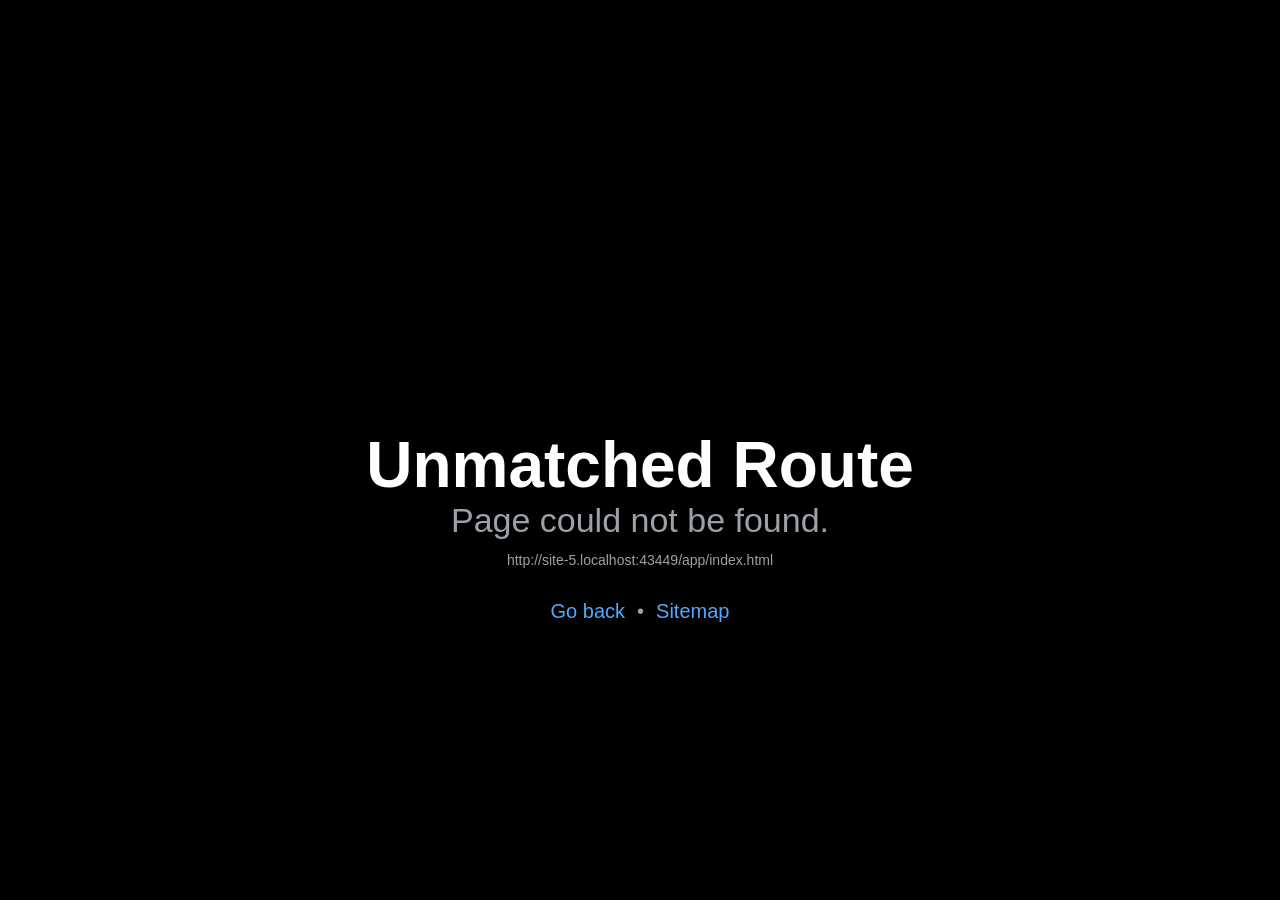
==== commit e7f85ac6: "Deploy Triplan static site" ====
--- a/app/index.html
+++ b/app/index.html
@@ -1,4 +1,4 @@
-<!DOCTYPE html><html lang="en"><head><meta charSet="utf-8"/><meta name="viewport" content="width=device-width, initial-scale=1, shrink-to-fit=no"/><meta http-equiv="X-UA-Compatible" content="IE=edge"/><link rel="preload" href="/_expo/static/css/leaflet-df687fead8c4838a4e6b8bcb2f176a0e.css" as="style"/><link rel="preload" href="/_expo/static/css/global-e319058c1fa41b24cc1f95496e82bce6.css" as="style"/><link rel="preload" href="/_expo/static/js/web/__expo-metro-runtime-8c088df87a31e4e6accd81c554ec290d.js" as="script"/><link rel="preload" href="/_expo/static/js/web/_layout-bc6d313131d2cae2066854dcdaf33835.js" as="script"/><link rel="preload" href="/_expo/static/js/web/_layout-f19be22abf92b6b42cfffe4b11d16ae6.js" as="script"/><link rel="preload" href="/_expo/static/js/web/index-3c627ddefb30b63e89e083364d837465.js" as="script"/><link rel="preload" href="/_expo/static/js/web/__common-cc911336e7cf1efe0277d2f9e3f9cde1.js" as="script"/><link rel="preload" href="/_expo/static/js/web/entry-11c18270793527368ba5b29e7c140927.js" as="script"/><style id="expo-reset">#root,body,html{height:100%}body{overflow:hidden}#root{display:flex}</style><style id="react-native-stylesheet">[stylesheet-group="0"]{}
+<!DOCTYPE html><html lang="en"><head><meta charSet="utf-8"/><meta name="viewport" content="width=device-width, initial-scale=1, shrink-to-fit=no"/><meta http-equiv="X-UA-Compatible" content="IE=edge"/><link rel="preload" href="/_expo/static/css/global-e319058c1fa41b24cc1f95496e82bce6.css" as="style"/><link rel="preload" href="/_expo/static/js/web/entry-a0b754d0f3bcf69203ce8d85a6311ac6.js" as="script"/><link rel="preload" href="/_expo/static/js/web/_layout-8d45afdb7f8b62e7575278e78f16b47a.js" as="script"/><link rel="preload" href="/_expo/static/js/web/index-c0851a76cfa0ba386b14cf610a787606.js" as="script"/><style id="expo-reset">#root,body,html{height:100%}body{overflow:hidden}#root{display:flex}</style><style id="react-native-stylesheet">[stylesheet-group="0"]{}
 body{margin:0;}
 button::-moz-focus-inner,input::-moz-focus-inner{border:0;padding:0;}
 html{-ms-text-size-adjust:100%;-webkit-text-size-adjust:100%;-webkit-tap-highlight-color:rgba(0,0,0,0);}
@@ -12,17 +12,14 @@
 [stylesheet-group="2"]{}
 .r-11mg6pl{border-bottom-color:rgba(255,255,255,1.00);border-left-color:rgba(255,255,255,1.00);border-right-color:rgba(255,255,255,1.00);border-top-color:rgba(255,255,255,1.00);}
 .r-13awgt0{flex:1;}
-.r-13rlnn4{border-bottom-color:rgba(124,231,208,0.40);border-left-color:rgba(124,231,208,0.40);border-right-color:rgba(124,231,208,0.40);border-top-color:rgba(124,231,208,0.40);}
 .r-1483oga{border-bottom-color:rgba(18,20,43,0.08);border-left-color:rgba(18,20,43,0.08);border-right-color:rgba(18,20,43,0.08);border-top-color:rgba(18,20,43,0.08);}
 .r-15ivh09{border-bottom-width:7px;border-left-width:7px;border-right-width:7px;border-top-width:7px;}
 .r-15v9vvb{border-bottom-color:rgba(7,20,38,1.00);border-left-color:rgba(7,20,38,1.00);border-right-color:rgba(7,20,38,1.00);border-top-color:rgba(7,20,38,1.00);}
 .r-16uyjmq{border-bottom-left-radius:22px;border-bottom-right-radius:22px;border-top-left-radius:22px;border-top-right-radius:22px;}
 .r-1867qdf{border-bottom-left-radius:16px;border-bottom-right-radius:16px;border-top-left-radius:16px;border-top-right-radius:16px;}
-.r-1aca9d8{border-bottom-color:rgba(124,231,208,0.32);border-left-color:rgba(124,231,208,0.32);border-right-color:rgba(124,231,208,0.32);border-top-color:rgba(124,231,208,0.32);}
 .r-1awa8pu{border-bottom-color:rgba(101,119,134,1.00);border-left-color:rgba(101,119,134,1.00);border-right-color:rgba(101,119,134,1.00);border-top-color:rgba(101,119,134,1.00);}
 .r-1bq2mok{margin:3px;}
 .r-1d4xg89{border-bottom-color:rgba(170,184,194,1.00);border-left-color:rgba(170,184,194,1.00);border-right-color:rgba(170,184,194,1.00);border-top-color:rgba(170,184,194,1.00);}
-.r-1dedoh8{border-bottom-left-radius:9px;border-bottom-right-radius:9px;border-top-left-radius:9px;border-top-right-radius:9px;}
 .r-1dzdj1l{border-bottom-left-radius:10px;border-bottom-right-radius:10px;border-top-left-radius:10px;border-top-right-radius:10px;}
 .r-1f0042m{border-bottom-left-radius:5px;border-bottom-right-radius:5px;border-top-left-radius:5px;border-top-right-radius:5px;}
 .r-1fuqb1j{border-bottom-left-radius:24px;border-bottom-right-radius:24px;border-top-left-radius:24px;border-top-right-radius:24px;}
@@ -47,19 +44,17 @@
 .r-1udh08x{overflow-x:hidden;overflow-y:hidden;}
 .r-1uu6nss{padding:5px;}
 .r-1vnd4cf{border-bottom-color:rgba(11,31,56,1.00);border-left-color:rgba(11,31,56,1.00);border-right-color:rgba(11,31,56,1.00);border-top-color:rgba(11,31,56,1.00);}
-.r-1w3sgar{flex:0.7;}
 .r-1xfd6ze{border-bottom-left-radius:8px;border-bottom-right-radius:8px;border-top-left-radius:8px;border-top-right-radius:8px;}
-.r-1y7r52a{border-bottom-color:rgba(124,231,208,0.35);border-left-color:rgba(124,231,208,0.35);border-right-color:rgba(124,231,208,0.35);border-top-color:rgba(124,231,208,0.35);}
 .r-1y8424n{border-bottom-color:rgba(255,255,255,0.22);border-left-color:rgba(255,255,255,0.22);border-right-color:rgba(255,255,255,0.22);border-top-color:rgba(255,255,255,0.22);}
 .r-1ylenci{border-bottom-left-radius:15px;border-bottom-right-radius:15px;border-top-left-radius:15px;border-top-right-radius:15px;}
-.r-42olwf{border-bottom-color:rgba(0,0,0,0.00);border-left-color:rgba(0,0,0,0.00);border-right-color:rgba(0,0,0,0.00);border-top-color:rgba(0,0,0,0.00);}
+.r-494qqr{padding:32px;}
 .r-4a18lf{border-bottom-color:rgba(255,0,0,1.00);border-left-color:rgba(255,0,0,1.00);border-right-color:rgba(255,0,0,1.00);border-top-color:rgba(255,0,0,1.00);}
 .r-4zvafu{border-bottom-left-radius:26px;border-bottom-right-radius:26px;border-top-left-radius:26px;border-top-right-radius:26px;}
 .r-60ke3l{border-bottom-color:rgba(0,128,0,1.00);border-left-color:rgba(0,128,0,1.00);border-right-color:rgba(0,128,0,1.00);border-top-color:rgba(0,128,0,1.00);}
-.r-6mmk5m{border-bottom-color:rgba(124,231,208,0.45);border-left-color:rgba(124,231,208,0.45);border-right-color:rgba(124,231,208,0.45);border-top-color:rgba(124,231,208,0.45);}
 .r-6ncur5{border-bottom-left-radius:18px;border-bottom-right-radius:18px;border-top-left-radius:18px;border-top-right-radius:18px;}
 .r-6t2glc{border-bottom-left-radius:40px;border-bottom-right-radius:40px;border-top-left-radius:40px;border-top-right-radius:40px;}
 .r-9x6qib{border-bottom-color:rgba(204,214,221,1.00);border-left-color:rgba(204,214,221,1.00);border-right-color:rgba(204,214,221,1.00);border-top-color:rgba(204,214,221,1.00);}
+.r-a1yn9n{border-bottom-left-radius:28px;border-bottom-right-radius:28px;border-top-left-radius:28px;border-top-right-radius:28px;}
 .r-af1wpz{border-bottom-color:rgba(255,255,255,0.12);border-left-color:rgba(255,255,255,0.12);border-right-color:rgba(255,255,255,0.12);border-top-color:rgba(255,255,255,0.12);}
 .r-cdmcib{border-bottom-left-radius:3px;border-bottom-right-radius:3px;border-top-left-radius:3px;border-top-right-radius:3px;}
 .r-cpet4d{border-bottom-left-radius:999px;border-bottom-right-radius:999px;border-top-left-radius:999px;border-top-right-radius:999px;}
@@ -70,16 +65,12 @@
 .r-fx7oqy{border-bottom-color:rgba(0,0,255,1.00);border-left-color:rgba(0,0,255,1.00);border-right-color:rgba(0,0,255,1.00);border-top-color:rgba(0,0,255,1.00);}
 .r-kdyh1x{border-bottom-left-radius:6px;border-bottom-right-radius:6px;border-top-left-radius:6px;border-top-right-radius:6px;}
 .r-krxsd3{display:-webkit-box;}
-.r-nsbfu8{padding:16px;}
-.r-q81ovl{padding:11px;}
-.r-qpntkw{padding:6px;}
 .r-rs99b7{border-bottom-width:1px;border-left-width:1px;border-right-width:1px;border-top-width:1px;}
 .r-sdzq82{border-bottom-color:rgba(255,255,255,0.30);border-left-color:rgba(255,255,255,0.30);border-right-color:rgba(255,255,255,0.30);border-top-color:rgba(255,255,255,0.30);}
 .r-sg21xg{flex:0.75;}
 .r-t23y2h{border-bottom-left-radius:14px;border-bottom-right-radius:14px;border-top-left-radius:14px;border-top-right-radius:14px;}
 .r-t60dpp{padding:0px;}
 .r-wg31gx{border-bottom-color:rgba(49,53,56,1.00);border-left-color:rgba(49,53,56,1.00);border-right-color:rgba(49,53,56,1.00);border-top-color:rgba(49,53,56,1.00);}
-.r-whuqzp{padding:18px;}
 .r-xoduu5{display:inline-flex;}
 .r-y47klf{border-bottom-left-radius:20px;border-bottom-right-radius:20px;border-top-left-radius:20px;border-top-right-radius:20px;}
 .r-ywje51{margin:auto;}
@@ -88,11 +79,9 @@
 .r-11f147o{padding-bottom:8px;padding-top:8px;}
 .r-17q4wm6{margin-left:5px;margin-right:5px;}
 .r-184id4b{margin-bottom:12px;margin-top:12px;}
-.r-1apnidv{margin-bottom:14px;margin-top:14px;}
 .r-1c8wk46{padding-bottom:48px;padding-top:48px;}
 .r-1d7mnkm{padding-bottom:15px;padding-top:15px;}
 .r-1e084wi{padding-left:0px;padding-right:0px;}
-.r-1ezpcd1{padding-left:9px;padding-right:9px;}
 .r-1la3zjv{padding-bottom:18px;padding-top:18px;}
 .r-1m1l54l{padding-left:11px;padding-right:11px;}
 .r-1ml3abn{padding-bottom:14px;padding-top:14px;}
@@ -106,18 +95,14 @@
 .r-284m6k{padding-left:18px;padding-right:18px;}
 .r-2iu1ne{padding-bottom:74px;padding-top:74px;}
 .r-3o4zer{padding-left:12px;padding-right:12px;}
-.r-3pj75a{padding-left:16px;padding-right:16px;}
 .r-6gfqd{padding-bottom:26px;padding-top:26px;}
 .r-a7330m{padding-bottom:30px;padding-top:30px;}
-.r-c6ipad{padding-left:7px;padding-right:7px;}
-.r-cnw61z{padding-bottom:4px;padding-top:4px;}
 .r-cxgwc0{padding-left:24px;padding-right:24px;}
 .r-f8sm7e{margin-left:auto;margin-right:auto;}
 .r-is05cd{padding-left:8px;padding-right:8px;}
 .r-jdiy1a{margin-left:11px;margin-right:11px;}
 .r-jmpdkj{padding-bottom:66px;padding-top:66px;}
 .r-jusfrs{margin-left:12px;margin-right:12px;}
-.r-kritb0{padding-bottom:11px;padding-top:11px;}
 .r-n5f61p{margin-bottom:3px;margin-top:3px;}
 .r-n7gxbd{padding-left:4px;padding-right:4px;}
 .r-o8wjku{padding-left:48px;padding-right:48px;}
@@ -128,7 +113,6 @@
 .r-ubg91z{padding-left:15px;padding-right:15px;}
 .r-ugi1tw{padding-left:5%;padding-right:5%;}
 .r-unwgkq{padding-bottom:78px;padding-top:78px;}
-.r-vuvdlw{padding-bottom:6px;padding-top:6px;}
 .r-w7s2jr{padding-bottom:16px;padding-top:16px;}
 .r-ytbthy{padding-bottom:10px;padding-top:10px;}
 .r-ywh0we{padding-bottom:13px;padding-top:13px;}
@@ -154,6 +138,7 @@
 .r-w67my2{padding-left:16px;}
 .r-wizibn{margin-left:5px;}
 [stylesheet-group="3"]{}
+.r-102gzdx{height:52px;}
 .r-103t7w0{color:rgba(18,20,43,0.75);}
 .r-105ug2t{pointer-events:auto!important;}
 .r-109y4c4{height:1px;}
@@ -164,6 +149,7 @@
 .r-10xqauy{padding-top:env(safe-area-inset-top);}
 .r-111xbm8{font-size:42px;}
 .r-116b78n{color:rgba(255,255,255,0.85);}
+.r-117bsoe{margin-bottom:20px;}
 .r-11c0sde{margin-top:24px;}
 .r-11j9u27{visibility:hidden;}
 .r-11mpjr4{background-color:rgba(223,223,223,1.00);}
@@ -171,10 +157,8 @@
 .r-11v9fek{min-width:180px;}
 .r-11yh6sk{overflow-x:hidden;}
 .r-12f6czt{top:17px;}
-.r-12rgx7y{width:7px;}
 .r-12vffkv>* {pointer-events:auto;}
 .r-12vffkv{pointer-events:none!important;}
-.r-131xog0{width:38px;}
 .r-135wba7{line-height:24px;}
 .r-136ojw6{z-index:2;}
 .r-13aq9py{animation-name:r-1iq689l;}
@@ -185,13 +169,13 @@
 .r-1472mwg{height:24px;}
 .r-14a17lr{background-color:rgba(22,199,164,1.00);}
 .r-14gqq1x{margin-top:4px;}
-.r-14l27qf{min-width:280px;}
+.r-14ijz5o{font-size:38px;}
 .r-14lw9ot{background-color:rgba(255,255,255,1.00);}
 .r-14sbq61{background-color:rgba(33,150,243,1.00);}
 .r-150rngu{-webkit-overflow-scrolling:touch;}
-.r-156q2ks{margin-top:10px;}
+.r-157zott{letter-spacing:1.6px;}
+.r-15d164r{margin-bottom:10px;}
 .r-15xi7qz{background-color:rgba(22,199,164,0.45);}
-.r-15zivkp{margin-bottom:4px;}
 .r-169er1o{background-color:rgba(5,14,26,1.00);}
 .r-16eto9q{width:12px;}
 .r-16krg75{letter-spacing:-1px;}
@@ -203,7 +187,6 @@
 .r-17bb2tj{animation-duration:0.75s;}
 .r-17grq5a{margin-right:-8px;}
 .r-17leim2{background-repeat:repeat;}
-.r-17o2toh{background-color:rgba(255,179,138,1.00);}
 .r-17s6mgv{justify-content:flex-end;}
 .r-17tb59b{opacity:0.7;}
 .r-17tloay{opacity:0.6;}
@@ -214,27 +197,22 @@
 .r-18u37iz{flex-direction:row;}
 .r-19h14dv{bottom:28px;}
 .r-19oahor{font-size:64px;}
-.r-19qrga8{margin-top:3px;}
 .r-19wmn03{width:20px;}
 .r-19z077z{touch-action:none;}
 .r-1a2p6p6{-webkit-text-decoration-style:solid;text-decoration-style:solid;}
 .r-1a3qpe7{top:9px;}
 .r-1a7l8x0{color:rgba(255,255,255,0.60);}
-.r-1a8msfu{height:38px;}
 .r-1a94hhy{background-color:rgba(255,255,255,0.09);}
 .r-1abnn5w{animation-play-state:paused;}
 .r-1acpoxo{width:36px;}
 .r-1aockid{width:40px;}
-.r-1ap7jjo{background-color:rgba(12,39,64,1.00);}
 .r-1awozwy{align-items:center;}
 .r-1ay1djp{animation-duration:1s;}
 .r-1b43r93{font-size:14px;}
-.r-1blnp2b{width:72px;}
 .r-1bxdhz9{background-color:rgba(124,231,208,1.00);}
 .r-1bymd8e{margin-top:2px;}
 .r-1c6unfx{forced-color-adjust:none;}
 .r-1c85bru{width:270px;}
-.r-1c8i11{min-width:60px;}
 .r-1c92x1x{line-height:31px;}
 .r-1ces89m{max-width:420px;}
 .r-1cmwbt1{gap:8px;}
@@ -251,8 +229,6 @@
 .r-1euycsn{flex-direction:row-reverse;}
 .r-1ewcgjf{box-shadow:0px 1px 3px rgba(0,0,0,0.5);}
 .r-1exf2r{font-size:9.5px;}
-.r-1ey2ra3{width:70px;}
-.r-1ey881g{gap:7px;}
 .r-1f12m5q{left:14px;}
 .r-1f50eg0{color:rgba(124,231,208,1.00);}
 .r-1ff274t{text-align:right;}
@@ -263,7 +239,6 @@
 .r-1ghxqbu{font-variant:tabular-nums;}
 .r-1gkfh8e{font-size:11px;}
 .r-1grwqd5{font-size:12.5px;}
-.r-1gymjhz{width:68px;}
 .r-1h0z5md{justify-content:flex-start;}
 .r-1habvwh{align-items:flex-start;}
 .r-1hjwoze{height:18px;}
@@ -271,32 +246,24 @@
 .r-1i1r89d{background-color:rgba(0,0,0,0.22);}
 .r-1i6wzkk{-moz-transition-property:opacity;-webkit-transition-property:opacity;transition-property:opacity;}
 .r-1i71y14{gap:14px;}
-.r-1ihkxce{border-bottom-color:rgba(255,255,255,0.06);}
 .r-1ikidpy{letter-spacing:0.5px;}
 .r-1iln25a{word-wrap:normal;}
 .r-1inkyih{font-size:17px;}
 .r-1iusvr4{flex-basis:0px;}
-.r-1iww7jx{width:28px;}
 .r-1janqcz{width:16px;}
 .r-1jg9483{width:8px;}
-.r-1jj8364{margin-left:auto;}
 .r-1jkjb{margin-left:8px;}
-.r-1jsugan{min-width:320px;}
 .r-1kb76zh{margin-right:8px;}
-.r-1kesqaa{width:84px;}
 .r-1kfrs79{font-weight:600;}
 .r-1kihuf0{align-self:center;}
-.r-1kmi73c{color:rgba(244,248,255,0.34);}
 .r-1kt6imw{line-height:27px;}
-.r-1l05qu9{font-weight:650;}
+.r-1kz6sp{width:52px;}
 .r-1ld3bg{top:-4px;}
 .r-1ldzwu0{animation-timing-function:linear;}
 .r-1loqt21{cursor:pointer;}
 .r-1lpkw27{color:rgba(18,20,43,1.00);}
 .r-1lvwbn0{width:274px;}
 .r-1lyunjw{letter-spacing:-1.4px;}
-.r-1m5ggi5{background-color:rgba(255,255,255,0.04);}
-.r-1m75kl7{border-top-color:rgba(255,255,255,0.14);}
 .r-1mi0q7o{padding-bottom:10px;}
 .r-1mlwlqe{flex-basis:auto;}
 .r-1mrlafo{background-position:0;}
@@ -314,10 +281,10 @@
 .r-1oszu61{align-items:stretch;}
 .r-1otgn73{touch-action:manipulation;}
 .r-1ozpbmi{font-size:10.5px;}
-.r-1ozsyd3{height:7px;}
 .r-1p0dtai{bottom:0px;}
 .r-1p34edr{background-color:rgba(124,92,255,1.00);}
 .r-1p7b5x1{color:rgba(244,248,255,1.00);}
+.r-1peese0{margin-bottom:24px;}
 .r-1pi2tsx{height:100%;}
 .r-1pm8pkb{font-family:Courier;}
 .r-1pr0nct{background-color:rgba(240,233,255,1.00);}
@@ -334,14 +301,11 @@
 .r-1s2bzr4{margin-top:12px;}
 .r-1s39azw{max-width:780px;}
 .r-1ssbvtb{gap:12px;}
-.r-1sv84sj{padding-bottom:30px;}
 .r-1sxrcry{background-size:auto;}
-.r-1t7zxhp{width:9px;}
 .r-1tgfunj{gap:40px;}
 .r-1tsoen8{border-bottom-color:rgba(255,255,255,0.12);}
 .r-1u2zzbn{gap:34px;}
 .r-1udbk01{text-overflow:ellipsis;}
-.r-1ugchlj{height:44px;}
 .r-1ui5ee8{font-size:32px;}
 .r-1urfncx{height:210px;}
 .r-1vamr63{max-width:720px;}
@@ -357,10 +321,8 @@
 .r-1x0uki6{margin-top:20px;}
 .r-1x7knxu{opacity:0.34;}
 .r-1xbbgt2{letter-spacing:-1.8px;}
-.r-1xbve24{height:6px;}
 .r-1xc1bs1{color:rgba(255,255,255,0.72);}
 .r-1xcajam{position:fixed;}
-.r-1xjpbru{width:82px;}
 .r-1xnzce8{-moz-user-select:text;-webkit-user-select:text;user-select:text;}
 .r-1xpsq9i{box-shadow:0px 3px 3px rgba(0, 0, 0, 0.33);}
 .r-1xqanmc{aspect-ratio:1.33;}
@@ -372,7 +334,6 @@
 .r-1yvhtrz{width:32px;}
 .r-1z7xyo{min-height:640px;}
 .r-2agvir{line-height:34px;}
-.r-2b3dyf{border-bottom-color:rgba(255,255,255,0.14);}
 .r-2eszeu::-webkit-scrollbar{display:none}
 .r-2eszeu{scrollbar-width:none;}
 .r-30o5oe{-moz-appearance:none;-ms-appearance:none;-webkit-appearance:none;appearance:none;}
@@ -385,8 +346,6 @@
 .r-4gszlv{background-size:cover;}
 .r-4v7adb{height:5px;}
 .r-580adz{gap:5px;}
-.r-58xgd4{background-color:rgba(255,255,255,0.05);}
-.r-5kkj8d{border-top-width:1px;}
 .r-5orghg{width:34px;}
 .r-5oul0u{margin-bottom:8px;}
 .r-5soawk{width:10px;}
@@ -405,13 +364,11 @@
 .r-76blku{height:21px;}
 .r-7cikom{font-size:inherit;}
 .r-7q8q6z{cursor:default;}
-.r-7qjx4p{background-color:rgba(124,231,208,0.16);}
 .r-7r4507{height:150px;}
 .r-840iz4{gap:28px;}
 .r-88aw7w{background-color:rgba(18,20,43,0.28);}
 .r-8akbws{-webkit-box-orient:vertical;}
 .r-8ay8q1{letter-spacing:0.1px;}
-.r-91ejfr{background-color:rgba(255,255,255,0.08);}
 .r-927nrf{background-color:rgba(105,230,168,1.00);}
 .r-9404uu{letter-spacing:-1.5px;}
 .r-97e31f{padding-bottom:env(safe-area-inset-bottom);}
@@ -420,7 +377,6 @@
 .r-9r4rsd{background-color:rgba(255,255,255,0.06);}
 .r-a023e6{font-size:15px;}
 .r-a2tzq0{justify-content:space-around;}
-.r-a5pmau{margin-right:2px;}
 .r-adyw6z{font-size:20px;}
 .r-agouwx{transform:translateZ(0);}
 .r-ah5dr5>* {pointer-events:none;}
@@ -432,7 +388,6 @@
 .r-b88u0q{font-weight:700;}
 .r-bajy9j{height:230px;}
 .r-bi4vy9{transform:translateY(100%);}
-.r-bnfihp{color:rgba(255,179,138,1.00);}
 .r-bnwqim{position:relative;}
 .r-bt1l66{min-height:20px;}
 .r-bual8a{max-width:520px;}
@@ -448,7 +403,6 @@
 .r-dkge59{background-color:rgba(170,184,194,1.00);}
 .r-dnmrzs{max-width:100%;}
 .r-dvzd6p{right:-1px;}
-.r-e1ta76{box-shadow:0px 0px 8px rgba(255,179,138,1.00);}
 .r-e6ktq0{gap:32px;}
 .r-eafdt9{transition-duration:0.15s;}
 .r-ebwn4k{animation-name:r-q67da2;}
@@ -456,7 +410,6 @@
 .r-ejscvd{width:47%;}
 .r-eqz5dr{flex-direction:column;}
 .r-eu3ka{height:40px;}
-.r-evnaw{font-size:22px;}
 .r-f1odvy{margin-bottom:6px;}
 .r-f4gmv6{gap:16px;}
 .r-f4md8m{background-color:rgba(255,255,255,0.14);}
@@ -466,7 +419,6 @@
 .r-foe95m{letter-spacing:-0.4px;}
 .r-fuez5w{box-shadow:0px 0px 30px rgba(18,20,43,0.18);}
 .r-fyomxp{margin-top:34px;}
-.r-fz5jg6{background-color:rgba(124,231,208,0.08);}
 .r-g3mlsw{animation-name:r-t2lo5v;}
 .r-ghxds0{transform:translateY(0%);}
 .r-gtdqiz{position:-webkit-sticky;position:sticky;}
@@ -486,22 +438,19 @@
 .r-jjmaes{max-width:760px;}
 .r-jwli3a{color:rgba(255,255,255,1.00);}
 .r-k200y{align-self:flex-start;}
-.r-k5y9r7{height:9px;}
 .r-kc8jnq{margin-top:6px;}
 .r-kemksi{background-color:rgba(0,0,0,1.00);}
 .r-kizejy{color:rgba(155,161,166,1.00);}
 .r-knv0ih{margin-top:8px;}
-.r-kzbkwu{padding-bottom:12px;}
+.r-kqphm1{color:rgba(7,20,38,1.00);}
 .r-l0hff8{letter-spacing:-2.6px;}
 .r-l3xdm2{max-width:560px;}
 .r-l71dzp{margin-top:14px;}
-.r-le4sbl{margin-bottom:18px;}
 .r-leqjx2{animation-timing-function:cubic-bezier(0.215, 0.61, 0.355, 1);}
 .r-lltvgl{overflow-x:auto;}
 .r-lpb231{height:168px;}
 .r-lrsllp{width:24px;}
 .r-lrvibr{-moz-user-select:none;-webkit-user-select:none;user-select:none;}
-.r-m611by{padding-top:10px;}
 .r-mabqd8{height:32px;}
 .r-majxgm{font-weight:500;}
 .r-mfh4gg{scroll-snap-type:x mandatory;}
@@ -509,12 +458,9 @@
 .r-mro3nb{background-color:rgba(21,23,24,1.00);}
 .r-n6v787{font-size:13px;}
 .r-nljvut{color:rgba(244,248,255,0.56);}
-.r-nm9kes{letter-spacing:-1.2px;}
 .r-o4n3w5{width:23px;}
 .r-oajuz8{font-weight:750;}
-.r-obd0qt{align-items:flex-end;}
 .r-ojf8lh{gap:6px;}
-.r-ojff56{opacity:0.35;}
 .r-orgf3d{opacity:0;}
 .r-q4m81j{text-align:center;}
 .r-q773ft{background-color:rgba(255,255,255,0.07);}
@@ -522,20 +468,18 @@
 .r-qklmqi{border-bottom-width:1px;}
 .r-qn3fzs{padding-bottom:24px;}
 .r-qqjak8{font-size:9px;}
-.r-rabhyy{padding-bottom:28px;}
+.r-rj3vr6{color:rgba(255,255,255,0.65);}
 .r-rjixqe{line-height:20px;}
 .r-rkhjfr{box-shadow:0px 0px 40px rgba(0,0,0,0.50);}
 .r-rs94m5{background-image:url("[data-uri]");}
 .r-s62m2j{animation-timing-function:cubic-bezier(0.47, 0, 0.745, 0.715);}
 .r-sfbmgh{z-index:9999;}
 .r-so7y2g{line-height:64px;}
-.r-sselip{background-color:rgba(124,231,208,0.12);}
 .r-t4kuo4{background-color:rgba(11,29,51,1.00);}
 .r-tbmifm{height:12px;}
 .r-tp044d{left:90px;}
 .r-tqlgve{line-height:46px;}
 .r-tsynxw{text-transform:uppercase;}
-.r-ttdzmv{padding-top:12px;}
 .r-tzz3ar{flex-wrap:nowrap;}
 .r-u6sd8q{background-repeat:no-repeat;}
 .r-u8s1d{position:absolute;}
@@ -545,10 +489,7 @@
 .r-ud0q2t{letter-spacing:1px;}
 .r-ueyrd6{line-height:36px;}
 .r-uho16t{font-size:34px;}
-.r-ulges1{min-height:520px;}
 .r-uo3w7t{max-width:1320px;}
-.r-usgzl9{width:44px;}
-.r-v9exnq{width:292px;}
 .r-vacyoi{padding-bottom:64px;}
 .r-van48c{caret-color:transparent;}
 .r-vbi3md{font-size:13.5px;}
@@ -557,7 +498,6 @@
 .r-vupmqe{color:rgba(138,141,160,1.00);}
 .r-vvn4in{background-position:center;}
 .r-vw2c0b{font-weight:bold;}
-.r-wech8c{max-width:1280px;}
 .r-wfqgy4{transition-duration:100ms;}
 .r-wkmguz{background-color:rgba(7,20,38,1.00);}
 .r-ws9h79{left:4px;}
@@ -572,7 +512,6 @@
 .r-zchlnj{right:0px;}
 .r-zd5lw9{max-width:540px;}
 .r-zx9znk{height:34px;}
-.r-zz0kju{background-color:rgba(9,24,43,0.96);}
 .r-zz5t5d{font-size:28px;}
 .r-zz8wa8{bottom:14px;}
 @-webkit-keyframes r-11cv4x{0%{transform:rotate(0deg);}100%{transform:rotate(360deg);}}
@@ -586,4 +525,4 @@
 @keyframes r-1pzkwqh{0%{transform:translateY(100%);}100%{transform:translateY(0%);}}
 @keyframes r-imtty0{0%{opacity:0;}100%{opacity:1;}}
 @keyframes r-q67da2{0%{transform:translateX(-100%);}100%{transform:translateX(400%);}}
-@keyframes r-t2lo5v{0%{opacity:1;}100%{opacity:0;}}</style><link rel="stylesheet" href="/_expo/static/css/leaflet-df687fead8c4838a4e6b8bcb2f176a0e.css"/><link rel="stylesheet" href="/_expo/static/css/global-e319058c1fa41b24cc1f95496e82bce6.css"/></head><body><div id="root"><!--$--><div class="css-g5y9jx r-13awgt0"><!--$--><div class="css-g5y9jx r-13awgt0"><div class="css-g5y9jx" style="flex:1"><div style="position:absolute;left:0;right:0;top:0;bottom:0;pointer-events:none;visibility:hidden"></div><div class="css-g5y9jx r-13awgt0"><div class="css-g5y9jx r-13awgt0 r-1p0dtai r-1d2f490 r-u8s1d r-zchlnj r-ipm5af" style="background-color:rgba(242,242,242,1.00);display:flex"><div class="css-g5y9jx r-13awgt0"><div class="css-g5y9jx r-13awgt0"><!--$--><div style="position:absolute;left:0;right:0;top:0;bottom:0;pointer-events:none;visibility:hidden"></div><div class="css-g5y9jx r-13awgt0" style="flex-direction:column"><div class="css-g5y9jx r-13awgt0 r-1udh08x"><div class="css-g5y9jx r-1p0dtai r-1d2f490 r-u8s1d r-zchlnj r-ipm5af" style="z-index:0"><div class="css-g5y9jx r-13awgt0" style="background-color:rgba(242,242,242,1.00)"><div class="css-g5y9jx r-13awgt0"><!--$--><div class="css-g5y9jx r-wkmguz r-13awgt0 r-1udh08x"><div class="css-g5y9jx r-cpet4d r-vn99v4 r-1x7knxu r-u8s1d" style="top:-160px;left:-120px;width:620px;height:620px;background-color:rgba(43,175,154,1.00)"></div><div class="css-g5y9jx r-cpet4d r-vn99v4 r-1x7knxu r-u8s1d" style="top:-100px;right:-160px;width:640px;height:640px;background-color:rgba(109,91,223,1.00)"></div><div class="css-g5y9jx r-cpet4d r-vn99v4 r-1x7knxu r-u8s1d" style="bottom:-240px;left:32%;width:700px;height:600px;background-color:rgba(208,107,98,1.00)"></div><div class="css-g5y9jx" style="flex:1;padding-top:0px;padding-right:0px;padding-bottom:0px;padding-left:0px"><div class="css-g5y9jx r-150rngu r-eqz5dr r-16y2uox r-1wbh5a2 r-11yh6sk r-1rnoaur r-agouwx"><div class="css-g5y9jx r-1i71y14 r-nsbfu8 r-rabhyy"><div class="css-g5y9jx r-1habvwh r-18u37iz r-1ssbvtb r-1wtj0ep r-le4sbl"><div class="css-g5y9jx"><div dir="auto" class="css-146c3p1 r-10x49cs r-b88u0q r-10b5y5f r-tsynxw" style="color:rgba(124,231,208,1.00)">Viaggio attivo</div><div dir="auto" class="css-146c3p1" style="font-size:30px;font-weight:700;letter-spacing:-0.9px;color:rgba(244,248,255,1.00);margin-top:6px">Giappone</div><div dir="auto" class="css-146c3p1" style="font-size:12px;color:rgba(244,248,255,0.56);margin-top:4px">14 giorni · 5 viaggiatori · Tokyo → Kyoto</div></div><div class="css-g5y9jx r-obd0qt r-uaa2di"><div class="css-g5y9jx r-18u37iz"><div class="css-g5y9jx r-1awozwy r-1vnd4cf r-d045u9 r-1777fci r-17grq5a" style="width:32px;height:32px;border-top-left-radius:16px;border-top-right-radius:16px;border-bottom-right-radius:16px;border-bottom-left-radius:16px;background-color:rgba(124,231,208,1.00)"><div dir="auto" class="css-146c3p1 r-b88u0q" style="font-size:11.52px;color:rgba(8,35,58,1.00)">LM</div><div class="css-g5y9jx r-927nrf r-15v9vvb r-z2wwpe r-1rf8fdq r-1p0dtai r-3da1kt r-u8s1d r-dvzd6p r-1jg9483"></div></div><div class="css-g5y9jx r-1awozwy r-1vnd4cf r-d045u9 r-1777fci r-17grq5a" style="width:32px;height:32px;border-top-left-radius:16px;border-top-right-radius:16px;border-bottom-right-radius:16px;border-bottom-left-radius:16px;background-color:rgba(255,179,138,1.00)"><div dir="auto" class="css-146c3p1 r-b88u0q" style="font-size:11.52px;color:rgba(8,35,58,1.00)">GB</div><div class="css-g5y9jx r-927nrf r-15v9vvb r-z2wwpe r-1rf8fdq r-1p0dtai r-3da1kt r-u8s1d r-dvzd6p r-1jg9483"></div></div><div class="css-g5y9jx r-1awozwy r-1vnd4cf r-d045u9 r-1777fci r-17grq5a" style="width:32px;height:32px;border-top-left-radius:16px;border-top-right-radius:16px;border-bottom-right-radius:16px;border-bottom-left-radius:16px;background-color:rgba(169,155,255,1.00)"><div dir="auto" class="css-146c3p1 r-b88u0q" style="font-size:11.52px;color:rgba(8,35,58,1.00)">SR</div></div><div class="css-g5y9jx r-1awozwy r-1vnd4cf r-d045u9 r-1777fci r-17grq5a" style="width:32px;height:32px;border-top-left-radius:16px;border-top-right-radius:16px;border-bottom-right-radius:16px;border-bottom-left-radius:16px;background-color:rgba(110,198,255,1.00)"><div dir="auto" class="css-146c3p1 r-b88u0q" style="font-size:11.52px;color:rgba(8,35,58,1.00)">TV</div><div class="css-g5y9jx r-927nrf r-15v9vvb r-z2wwpe r-1rf8fdq r-1p0dtai r-3da1kt r-u8s1d r-dvzd6p r-1jg9483"></div></div><div class="css-g5y9jx r-1awozwy r-1vnd4cf r-d045u9 r-1777fci r-17grq5a" style="width:32px;height:32px;border-top-left-radius:16px;border-top-right-radius:16px;border-bottom-right-radius:16px;border-bottom-left-radius:16px;background-color:rgba(244,248,255,1.00)"><div dir="auto" class="css-146c3p1 r-b88u0q" style="font-size:11.52px;color:rgba(7,20,38,1.00)">AL</div></div></div><button aria-label="Condividi viaggio" role="button" tabindex="0" class="css-g5y9jx r-1loqt21 r-1otgn73 r-1awozwy r-1a94hhy r-1g868lv r-y47klf r-rs99b7 r-eu3ka r-1777fci r-1aockid" type="button"><div dir="auto" class="css-146c3p1"></div></button></div></div><div class="css-g5y9jx r-1awozwy r-f4gmv6" style="box-shadow:0px 18px 44px rgba(0,0,0,0.36);background-color:rgba(255,255,255,0.07);border-top-color:rgba(255,255,255,0.20);border-right-color:rgba(255,255,255,0.20);border-bottom-color:rgba(255,255,255,0.20);border-left-color:rgba(255,255,255,0.20);border-top-width:1px;border-right-width:1px;border-bottom-width:1px;border-left-width:1px;border-top-left-radius:26px;border-top-right-radius:26px;border-bottom-right-radius:26px;border-bottom-left-radius:26px;backdrop-filter:blur(32px) saturate(165%);-webkit-backdrop-filter:blur(32px) saturate(165%);flex-direction:row;width:100%;justify-content:space-around;padding-top:10px;padding-bottom:10px;padding-right:6px;padding-left:6px"><div class="css-g5y9jx r-1awozwy r-t23y2h r-1ugchlj r-1777fci r-usgzl9 r-7qjx4p r-1y7r52a r-rs99b7"><div dir="auto" class="css-146c3p1"></div></div><div class="css-g5y9jx r-1awozwy r-t23y2h r-1ugchlj r-1777fci r-usgzl9"><div dir="auto" class="css-146c3p1"></div></div><div class="css-g5y9jx r-1awozwy r-t23y2h r-1ugchlj r-1777fci r-usgzl9"><div dir="auto" class="css-146c3p1"></div></div><div class="css-g5y9jx r-1awozwy r-t23y2h r-1ugchlj r-1777fci r-usgzl9"><div dir="auto" class="css-146c3p1"></div></div></div><div class="css-g5y9jx r-whuqzp" style="box-shadow:0px 18px 44px rgba(0,0,0,0.36);background-color:rgba(255,255,255,0.07);border-top-color:rgba(255,255,255,0.20);border-right-color:rgba(255,255,255,0.20);border-bottom-color:rgba(255,255,255,0.20);border-left-color:rgba(255,255,255,0.20);border-top-width:1px;border-right-width:1px;border-bottom-width:1px;border-left-width:1px;border-top-left-radius:26px;border-top-right-radius:26px;border-bottom-right-radius:26px;border-bottom-left-radius:26px;backdrop-filter:blur(32px) saturate(165%);-webkit-backdrop-filter:blur(32px) saturate(165%);width:100%"><div dir="auto" class="css-146c3p1 r-10x49cs r-b88u0q r-10b5y5f r-tsynxw" style="color:rgba(124,231,208,1.00)">Il tuo itinerario</div><div dir="auto" class="css-146c3p1" style="font-size:21px;font-weight:650;letter-spacing:-0.5px;color:rgba(244,248,255,1.00);margin-top:8px">14 giorni in Giappone</div><div class="css-g5y9jx r-18u37iz r-1apnidv"><div class="css-g5y9jx r-1awozwy r-1vnd4cf r-d045u9 r-1777fci r-17grq5a" style="width:26px;height:26px;border-top-left-radius:13px;border-top-right-radius:13px;border-bottom-right-radius:13px;border-bottom-left-radius:13px;background-color:rgba(124,231,208,1.00)"><div dir="auto" class="css-146c3p1 r-b88u0q" style="font-size:9.36px;color:rgba(8,35,58,1.00)">LM</div><div class="css-g5y9jx r-927nrf r-15v9vvb r-z2wwpe r-1rf8fdq r-1p0dtai r-3da1kt r-u8s1d r-dvzd6p r-1jg9483"></div></div><div class="css-g5y9jx r-1awozwy r-1vnd4cf r-d045u9 r-1777fci r-17grq5a" style="width:26px;height:26px;border-top-left-radius:13px;border-top-right-radius:13px;border-bottom-right-radius:13px;border-bottom-left-radius:13px;background-color:rgba(255,179,138,1.00)"><div dir="auto" class="css-146c3p1 r-b88u0q" style="font-size:9.36px;color:rgba(8,35,58,1.00)">GB</div><div class="css-g5y9jx r-927nrf r-15v9vvb r-z2wwpe r-1rf8fdq r-1p0dtai r-3da1kt r-u8s1d r-dvzd6p r-1jg9483"></div></div><div class="css-g5y9jx r-1awozwy r-1vnd4cf r-d045u9 r-1777fci r-17grq5a" style="width:26px;height:26px;border-top-left-radius:13px;border-top-right-radius:13px;border-bottom-right-radius:13px;border-bottom-left-radius:13px;background-color:rgba(169,155,255,1.00)"><div dir="auto" class="css-146c3p1 r-b88u0q" style="font-size:9.36px;color:rgba(8,35,58,1.00)">SR</div></div><div class="css-g5y9jx r-1awozwy r-1vnd4cf r-d045u9 r-1777fci r-17grq5a" style="width:26px;height:26px;border-top-left-radius:13px;border-top-right-radius:13px;border-bottom-right-radius:13px;border-bottom-left-radius:13px;background-color:rgba(110,198,255,1.00)"><div dir="auto" class="css-146c3p1 r-b88u0q" style="font-size:9.36px;color:rgba(8,35,58,1.00)">TV</div><div class="css-g5y9jx r-927nrf r-15v9vvb r-z2wwpe r-1rf8fdq r-1p0dtai r-3da1kt r-u8s1d r-dvzd6p r-1jg9483"></div></div><div class="css-g5y9jx r-1awozwy r-1vnd4cf r-d045u9 r-1777fci r-17grq5a" style="width:26px;height:26px;border-top-left-radius:13px;border-top-right-radius:13px;border-bottom-right-radius:13px;border-bottom-left-radius:13px;background-color:rgba(244,248,255,1.00)"><div dir="auto" class="css-146c3p1 r-b88u0q" style="font-size:9.36px;color:rgba(7,20,38,1.00)">AL</div></div></div><div class="css-g5y9jx" style="gap:6px"><button role="button" tabindex="0" class="css-g5y9jx r-1loqt21 r-1otgn73 r-1awozwy r-42olwf r-t23y2h r-rs99b7 r-18u37iz r-uaa2di r-ytbthy r-1ubuhtd" type="button"><div dir="auto" class="css-146c3p1 r-1inkyih r-1ghxqbu r-b88u0q r-1iww7jx" style="color:rgba(244,248,255,0.34)">07</div><div class="css-g5y9jx" style="flex:1"><div dir="auto" class="css-146c3p1 r-nljvut r-vbi3md r-1kfrs79">Arrivo a Tokyo</div><div dir="auto" class="css-146c3p1 r-1kmi73c r-1gkfh8e r-1bymd8e">Shinjuku · 3 tappe</div></div></button><button role="button" tabindex="0" class="css-g5y9jx r-1loqt21 r-1otgn73 r-1awozwy r-t23y2h r-rs99b7 r-18u37iz r-uaa2di r-ytbthy r-1ubuhtd r-sselip r-1aca9d8" type="button"><div dir="auto" class="css-146c3p1 r-1inkyih r-1ghxqbu r-b88u0q r-1iww7jx" style="color:rgba(124,231,208,1.00)">08</div><div class="css-g5y9jx" style="flex:1"><div dir="auto" class="css-146c3p1 r-vbi3md r-1kfrs79" style="color:rgba(244,248,255,1.00)">Tokyo, giorno pieno</div><div dir="auto" class="css-146c3p1 r-1kmi73c r-1gkfh8e r-1bymd8e">4 tappe · 42 min di cammino</div></div><div class="css-g5y9jx r-17o2toh r-z2wwpe r-e1ta76 r-3da1kt r-1jg9483"></div></button><button role="button" tabindex="0" class="css-g5y9jx r-1loqt21 r-1otgn73 r-1awozwy r-42olwf r-t23y2h r-rs99b7 r-18u37iz r-uaa2di r-ytbthy r-1ubuhtd" type="button"><div dir="auto" class="css-146c3p1 r-1inkyih r-1ghxqbu r-b88u0q r-1iww7jx" style="color:rgba(244,248,255,0.34)">09</div><div class="css-g5y9jx" style="flex:1"><div dir="auto" class="css-146c3p1 r-nljvut r-vbi3md r-1kfrs79">Shinkansen → Kyoto</div><div dir="auto" class="css-146c3p1 r-1kmi73c r-1gkfh8e r-1bymd8e">Treno · 2h 20m</div></div></button><button role="button" tabindex="0" class="css-g5y9jx r-1loqt21 r-1otgn73 r-1awozwy r-42olwf r-t23y2h r-rs99b7 r-18u37iz r-uaa2di r-ytbthy r-1ubuhtd" type="button"><div dir="auto" class="css-146c3p1 r-1inkyih r-1ghxqbu r-b88u0q r-1iww7jx" style="color:rgba(244,248,255,0.34)">10</div><div class="css-g5y9jx" style="flex:1"><div dir="auto" class="css-146c3p1 r-nljvut r-vbi3md r-1kfrs79">Kyoto classica</div><div dir="auto" class="css-146c3p1 r-1kmi73c r-1gkfh8e r-1bymd8e">3 tappe · da confermare</div></div><div class="css-g5y9jx r-k200y r-y47klf r-rehuqn r-1ubuhtd" style="background-color:rgba(255,179,138,0.16)"><div dir="auto" class="css-146c3p1 r-1ozpbmi r-b88u0q" style="color:rgba(255,179,138,1.00)">Da votare</div></div></button><button role="button" tabindex="0" class="css-g5y9jx r-1loqt21 r-1otgn73 r-1awozwy r-42olwf r-t23y2h r-rs99b7 r-18u37iz r-uaa2di r-ytbthy r-1ubuhtd" type="button"><div dir="auto" class="css-146c3p1 r-1inkyih r-1ghxqbu r-b88u0q r-1iww7jx" style="color:rgba(244,248,255,0.34)">11</div><div class="css-g5y9jx" style="flex:1"><div dir="auto" class="css-146c3p1 r-nljvut r-vbi3md r-1kfrs79">Nara e dintorni</div><div dir="auto" class="css-146c3p1 r-1kmi73c r-1gkfh8e r-1bymd8e">2 tappe · suggerita</div></div></button></div></div><div class="css-g5y9jx r-1i71y14 r-whuqzp" style="box-shadow:0px 18px 44px rgba(0,0,0,0.36);background-color:rgba(255,255,255,0.07);border-top-color:rgba(255,255,255,0.20);border-right-color:rgba(255,255,255,0.20);border-bottom-color:rgba(255,255,255,0.20);border-left-color:rgba(255,255,255,0.20);border-top-width:1px;border-right-width:1px;border-bottom-width:1px;border-left-width:1px;border-top-left-radius:26px;border-top-right-radius:26px;border-bottom-right-radius:26px;border-bottom-left-radius:26px;backdrop-filter:blur(32px) saturate(165%);-webkit-backdrop-filter:blur(32px) saturate(165%);width:100%;min-height:480px"><div class="css-g5y9jx r-1habvwh r-18u37iz r-1ssbvtb r-1wtj0ep"><div class="css-g5y9jx" style="flex:1"><div dir="auto" class="css-146c3p1 r-10x49cs r-b88u0q r-10b5y5f r-tsynxw" style="color:rgba(244,248,255,0.34)">La spina del viaggio</div><div dir="auto" class="css-146c3p1" style="font-size:21px;font-weight:650;letter-spacing:-0.5px;color:rgba(244,248,255,1.00);margin-top:6px">Giorno <!-- -->8<!-- --> · <!-- -->08 nov</div><div dir="auto" class="css-146c3p1" style="font-size:12px;color:rgba(244,248,255,0.56)">Tocca un nodo per cambiare giorno. La linea è il percorso ottimizzato.</div></div><div class="css-g5y9jx r-k200y r-y47klf r-rehuqn r-1ubuhtd" style="background-color:rgba(124,231,208,0.16)"><div dir="auto" class="css-146c3p1 r-1ozpbmi r-b88u0q" style="color:rgba(124,231,208,1.00)">In corso</div></div></div><div class="css-g5y9jx r-1cmwbt1"><div class="css-g5y9jx r-1awozwy r-91ejfr r-1g868lv r-t23y2h r-rs99b7 r-18u37iz r-1cmwbt1 r-cnw61z r-3o4zer"><div dir="auto" class="css-146c3p1"></div><input placeholder="Cerca una città, un luogo, un indirizzo…" autoCapitalize="sentences" autoComplete="on" autoCorrect="on" dir="auto" rows="1" spellCheck="true" virtualkeyboardpolicy="auto" aria-label="Cerca un luogo sulla mappa" class="css-11aywtz r-6taxm2 r-1p7b5x1 r-13awgt0 r-n6v787 r-ytbthy" style="--placeholderTextColor:rgba(244,248,255,0.34)" value=""/><button aria-label="Cerca" role="button" tabindex="0" class="css-g5y9jx r-1loqt21 r-1otgn73 r-1awozwy r-1bxdhz9 r-1dzdj1l r-zx9znk r-1777fci r-5orghg" type="button"><div dir="auto" class="css-146c3p1"></div></button></div><div class="css-g5y9jx r-1awozwy r-18u37iz r-ojf8lh"><div dir="auto" class="css-146c3p1 r-1kmi73c r-1ozpbmi r-b88u0q r-a5pmau">Carta</div><button aria-label="Usa carta Strade" role="button" tabindex="0" class="css-g5y9jx r-1loqt21 r-1otgn73 r-1dzdj1l r-rs99b7 r-rehuqn r-1ubuhtd r-7qjx4p r-6mmk5m" type="button"><div dir="auto" class="css-146c3p1 r-1ozpbmi r-b88u0q r-1f50eg0">Strade</div></button><button aria-label="Usa carta Topo" role="button" tabindex="0" class="css-g5y9jx r-1loqt21 r-1otgn73 r-1g868lv r-1dzdj1l r-rs99b7 r-rehuqn r-1ubuhtd" type="button"><div dir="auto" class="css-146c3p1 r-nljvut r-1ozpbmi r-b88u0q">Topo</div></button><button aria-label="Usa carta HOT" role="button" tabindex="0" class="css-g5y9jx r-1loqt21 r-1otgn73 r-1g868lv r-1dzdj1l r-rs99b7 r-rehuqn r-1ubuhtd" type="button"><div dir="auto" class="css-146c3p1 r-nljvut r-1ozpbmi r-b88u0q">HOT</div></button></div><div class="css-g5y9jx r-1ap7jjo r-y47klf r-1udh08x r-13qz1uu" style="height:280px"></div><div class="css-g5y9jx r-1awozwy r-18u37iz r-1w6e6rj r-1ssbvtb"><div class="css-g5y9jx r-1awozwy r-18u37iz r-580adz"><div class="css-g5y9jx r-z2wwpe r-3da1kt r-1jg9483" style="background-color:rgba(124,231,208,1.00)"></div><div dir="auto" class="css-146c3p1 r-nljvut r-1ozpbmi">Percorso del viaggio</div></div><div class="css-g5y9jx r-1awozwy r-18u37iz r-580adz"><div class="css-g5y9jx r-z2wwpe r-3da1kt r-1jg9483" style="background-color:rgba(255,179,138,1.00)"></div><div dir="auto" class="css-146c3p1 r-nljvut r-1ozpbmi">Giorno attivo</div></div><div dir="auto" class="css-146c3p1 r-1kmi73c r-1exf2r r-1jj8364">© Esri · World Street Map</div></div></div><div class="css-g5y9jx r-1awozwy r-6ncur5 r-18u37iz r-1ssbvtb r-1slz7xr" style="box-shadow:0px 18px 44px rgba(0,0,0,0.36);border-top-color:rgba(255,255,255,0.20);border-right-color:rgba(255,255,255,0.20);border-bottom-color:rgba(255,255,255,0.20);border-left-color:rgba(255,255,255,0.20);border-top-width:1px;border-right-width:1px;border-bottom-width:1px;border-left-width:1px;backdrop-filter:blur(32px) saturate(165%);-webkit-backdrop-filter:blur(32px) saturate(165%);background-color:rgba(255,255,255,0.12)"><div class="css-g5y9jx r-1awozwy r-1q9bdsx r-1a8msfu r-1777fci r-131xog0" style="background-color:rgba(124,231,208,0.16)"><div dir="auto" class="css-146c3p1"></div></div><div class="css-g5y9jx" style="flex:1"><div dir="auto" class="css-146c3p1 r-10x49cs r-b88u0q r-10b5y5f r-tsynxw" style="color:rgba(124,231,208,1.00)">Smart planning</div><div dir="auto" class="css-146c3p1 r-1p7b5x1 r-vbi3md r-1l05qu9 r-14gqq1x r-bual8a">Risparmi 24 min spostando Senso-ji alle 08:30</div><div dir="auto" class="css-146c3p1 r-1f50eg0 r-1gkfh8e r-19qrga8">Affollamento −38% · percorso −1,4 km · nessun costo aggiuntivo</div><div class="css-g5y9jx r-18u37iz r-1w6e6rj r-ojf8lh r-156q2ks"><button role="button" tabindex="0" class="css-g5y9jx r-1loqt21 r-1otgn73 r-1awozwy r-9r4rsd r-1dzdj1l r-18u37iz r-580adz r-rehuqn r-is05cd" type="button"><div dir="auto" class="css-146c3p1"></div><div dir="auto" class="css-146c3p1 r-1p7b5x1 r-1ozpbmi">09:30<!-- --> <!-- -->Senso-ji</div></button><button role="button" tabindex="0" class="css-g5y9jx r-1loqt21 r-1otgn73 r-1awozwy r-9r4rsd r-1dzdj1l r-18u37iz r-580adz r-rehuqn r-is05cd" type="button"><div dir="auto" class="css-146c3p1"></div><div dir="auto" class="css-146c3p1 r-1p7b5x1 r-1ozpbmi">11:00<!-- --> <!-- -->The Note Coffee</div></button><button role="button" tabindex="0" class="css-g5y9jx r-1loqt21 r-1otgn73 r-1awozwy r-9r4rsd r-1dzdj1l r-18u37iz r-580adz r-rehuqn r-is05cd" type="button"><div dir="auto" class="css-146c3p1"></div><div dir="auto" class="css-146c3p1 r-1p7b5x1 r-1ozpbmi">13:20<!-- --> <!-- -->Shinjuku Gyoen</div></button><button role="button" tabindex="0" class="css-g5y9jx r-1loqt21 r-1otgn73 r-1awozwy r-9r4rsd r-1dzdj1l r-18u37iz r-580adz r-rehuqn r-is05cd" type="button"><div dir="auto" class="css-146c3p1"></div><div dir="auto" class="css-146c3p1 r-1p7b5x1 r-1ozpbmi">17:40<!-- --> <!-- -->Shibuya Sky</div></button></div></div><button role="button" tabindex="0" class="css-g5y9jx r-1loqt21 r-1otgn73 r-1bxdhz9 r-1txcine r-1mmae3n r-3pj75a" type="button"><div dir="auto" class="css-146c3p1 r-13pk3uq r-1grwqd5 r-b88u0q">Applica</div></button></div></div><div class="css-g5y9jx r-1i71y14 r-whuqzp" style="box-shadow:0px 18px 44px rgba(0,0,0,0.36);background-color:rgba(255,255,255,0.07);border-top-color:rgba(255,255,255,0.20);border-right-color:rgba(255,255,255,0.20);border-bottom-color:rgba(255,255,255,0.20);border-left-color:rgba(255,255,255,0.20);border-top-width:1px;border-right-width:1px;border-bottom-width:1px;border-left-width:1px;border-top-left-radius:26px;border-top-right-radius:26px;border-bottom-right-radius:26px;border-bottom-left-radius:26px;backdrop-filter:blur(32px) saturate(165%);-webkit-backdrop-filter:blur(32px) saturate(165%);width:100%"><div class="css-g5y9jx"><div dir="auto" class="css-146c3p1 r-10x49cs r-b88u0q r-10b5y5f r-tsynxw" style="color:rgba(244,248,255,0.34)">Budget di gruppo</div><div dir="auto" class="css-146c3p1 r-1p7b5x1 r-1ui5ee8 r-1ghxqbu r-b88u0q r-nm9kes" style="margin-top:6px">€ <!-- -->3176,706</div><div dir="auto" class="css-146c3p1" style="font-size:12px;color:rgba(244,248,255,0.56);margin-top:2px">di € <!-- -->5200<!-- --> · <!-- -->61<!-- -->% usato</div><div class="css-g5y9jx r-c8f5pn r-cdmcib r-1xbve24 r-1s2bzr4 r-1udh08x"><div class="css-g5y9jx r-1bxdhz9 r-cdmcib r-1pi2tsx" style="width:61.09049773755656%"></div></div></div><div class="css-g5y9jx r-f4md8m r-109y4c4 r-13qz1uu"></div><div class="css-g5y9jx"><div dir="auto" class="css-146c3p1 r-10x49cs r-b88u0q r-10b5y5f r-tsynxw" style="color:rgba(244,248,255,0.34)">Decisioni aperte</div><div class="css-g5y9jx r-1s2bzr4"><div dir="auto" class="css-146c3p1 r-1p7b5x1 r-1grwqd5 r-1kfrs79">Kyoto, giorno 10</div><div class="css-g5y9jx r-1awozwy r-18u37iz r-1wtj0ep r-kc8jnq"><div class="css-g5y9jx r-1awozwy r-18u37iz r-580adz"><div dir="auto" class="css-146c3p1"></div><div dir="auto" class="css-146c3p1 r-nljvut r-1gkfh8e r-1ghxqbu">3</div><div dir="auto" class="css-146c3p1"></div><div dir="auto" class="css-146c3p1 r-nljvut r-1gkfh8e r-1ghxqbu">2</div></div><div class="css-g5y9jx r-k200y r-y47klf r-rehuqn r-1ubuhtd" style="background-color:rgba(255,179,138,0.16)"><div dir="auto" class="css-146c3p1 r-1ozpbmi r-b88u0q" style="color:rgba(255,179,138,1.00)">3<!-- -->/5 voti</div></div></div></div><div class="css-g5y9jx r-1s2bzr4"><div dir="auto" class="css-146c3p1 r-1p7b5x1 r-1grwqd5 r-1kfrs79">Cena di sabato</div><div class="css-g5y9jx r-1awozwy r-18u37iz r-1wtj0ep r-kc8jnq"><div class="css-g5y9jx r-1awozwy r-18u37iz r-580adz"><div dir="auto" class="css-146c3p1"></div><div dir="auto" class="css-146c3p1 r-nljvut r-1gkfh8e r-1ghxqbu">4</div><div dir="auto" class="css-146c3p1"></div><div dir="auto" class="css-146c3p1 r-nljvut r-1gkfh8e r-1ghxqbu">1</div></div><div class="css-g5y9jx r-k200y r-y47klf r-rehuqn r-1ubuhtd" style="background-color:rgba(255,179,138,0.16)"><div dir="auto" class="css-146c3p1 r-1ozpbmi r-b88u0q" style="color:rgba(255,179,138,1.00)">4<!-- -->/5 voti</div></div></div></div></div><div class="css-g5y9jx r-f4md8m r-109y4c4 r-13qz1uu"></div><div class="css-g5y9jx"><div dir="auto" class="css-146c3p1 r-10x49cs r-b88u0q r-10b5y5f r-tsynxw" style="color:rgba(244,248,255,0.34)">Prossima tappa</div><div dir="auto" class="css-146c3p1 r-1p7b5x1 r-n6v787 r-1l05qu9" style="margin-top:6px">Shinkansen → Kyoto</div><div dir="auto" class="css-146c3p1" style="font-size:12px;color:rgba(244,248,255,0.56)">09 nov · 09:12 · binario 14</div></div><div class="css-g5y9jx" style="flex:1"></div><div class="css-g5y9jx r-k200y r-y47klf r-rehuqn r-1ubuhtd" style="background-color:rgba(124,231,208,0.16)"><div dir="auto" class="css-146c3p1 r-1ozpbmi r-b88u0q" style="color:rgba(124,231,208,1.00)">3<!-- --> persone online ora</div></div></div></div></div></div></div><!--/$--></div></div></div></div><div class="css-g5y9jx r-1p0dtai r-zchlnj r-1d2f490" style="pointer-events:auto;border-right-color:rgba(216,216,216,1.00);border-bottom-color:rgba(216,216,216,1.00);border-left-color:rgba(216,216,216,1.00);padding-right:0px;padding-left:0px;background-color:rgba(9,24,43,0.94);border-top-color:rgba(255,255,255,0.14);border-top-width:1px;height:66px;padding-bottom:8px;padding-top:8px;transform:translateY(0px)"><div class="css-g5y9jx r-1p0dtai r-1d2f490 r-u8s1d r-zchlnj r-ipm5af r-633pao"></div><div role="tablist" class="css-g5y9jx r-13awgt0 r-18u37iz"><div class="css-g5y9jx r-13awgt0" style="border-top-left-radius:0px;border-top-right-radius:0px;border-bottom-right-radius:0px;border-bottom-left-radius:0px;overflow-x:visible;overflow-y:visible"><a href="/app" role="tab" aria-selected="true" tabindex="0" class="css-g5y9jx r-1otgn73 r-1awozwy r-1onu96p r-eqz5dr r-1h0z5md r-1uu6nss" style="cursor:pointer;flex:1;background-color:rgba(0,0,0,0.00);border-top-left-radius:0px;border-top-right-radius:0px;border-bottom-right-radius:0px;border-bottom-left-radius:0px;opacity:1"><div class="css-g5y9jx r-h0d30l r-726pan"><div class="css-g5y9jx r-1awozwy r-1kihuf0 r-1pi2tsx r-1777fci r-u8s1d r-13qz1uu" style="opacity:1;min-width:25px"><div dir="auto" class="css-146c3p1"></div></div><div class="css-g5y9jx r-1awozwy r-1kihuf0 r-1pi2tsx r-1777fci r-u8s1d r-13qz1uu" style="opacity:0"><div dir="auto" class="css-146c3p1"></div></div></div><div dir="auto" class="css-146c3p1 r-dnmrzs r-1udh08x r-1udbk01 r-3s2u2q r-1iln25a r-1niwhzg r-q4m81j" style="color:rgba(124,231,208,1.00);font-family:system-ui, &quot;Segoe UI&quot;, Roboto, Helvetica, Arial, sans-serif, &quot;Apple Color Emoji&quot;, &quot;Segoe UI Emoji&quot;, &quot;Segoe UI Symbol&quot;;font-size:10.5px;font-weight:600;padding-bottom:2px">Viaggio</div></a></div><div class="css-g5y9jx r-13awgt0" style="border-top-left-radius:0px;border-top-right-radius:0px;border-bottom-right-radius:0px;border-bottom-left-radius:0px;overflow-x:visible;overflow-y:visible"><a href="/app/mappa" role="tab" aria-selected="false" tabindex="0" class="css-g5y9jx r-1otgn73 r-1awozwy r-1onu96p r-eqz5dr r-1h0z5md r-1uu6nss" style="cursor:pointer;flex:1;background-color:rgba(0,0,0,0.00);border-top-left-radius:0px;border-top-right-radius:0px;border-bottom-right-radius:0px;border-bottom-left-radius:0px;opacity:1"><div class="css-g5y9jx r-h0d30l r-726pan"><div class="css-g5y9jx r-1awozwy r-1kihuf0 r-1pi2tsx r-1777fci r-u8s1d r-13qz1uu" style="opacity:0;min-width:25px"><div dir="auto" class="css-146c3p1"></div></div><div class="css-g5y9jx r-1awozwy r-1kihuf0 r-1pi2tsx r-1777fci r-u8s1d r-13qz1uu" style="opacity:1"><div dir="auto" class="css-146c3p1"></div></div></div><div dir="auto" class="css-146c3p1 r-dnmrzs r-1udh08x r-1udbk01 r-3s2u2q r-1iln25a r-1niwhzg r-q4m81j" style="color:rgba(244,248,255,0.42);font-family:system-ui, &quot;Segoe UI&quot;, Roboto, Helvetica, Arial, sans-serif, &quot;Apple Color Emoji&quot;, &quot;Segoe UI Emoji&quot;, &quot;Segoe UI Symbol&quot;;font-size:10.5px;font-weight:600;padding-bottom:2px">Mappa</div></a></div><div class="css-g5y9jx r-13awgt0" style="border-top-left-radius:0px;border-top-right-radius:0px;border-bottom-right-radius:0px;border-bottom-left-radius:0px;overflow-x:visible;overflow-y:visible"><a href="/app/budget" role="tab" aria-selected="false" tabindex="0" class="css-g5y9jx r-1otgn73 r-1awozwy r-1onu96p r-eqz5dr r-1h0z5md r-1uu6nss" style="cursor:pointer;flex:1;background-color:rgba(0,0,0,0.00);border-top-left-radius:0px;border-top-right-radius:0px;border-bottom-right-radius:0px;border-bottom-left-radius:0px;opacity:1"><div class="css-g5y9jx r-h0d30l r-726pan"><div class="css-g5y9jx r-1awozwy r-1kihuf0 r-1pi2tsx r-1777fci r-u8s1d r-13qz1uu" style="opacity:0;min-width:25px"><div dir="auto" class="css-146c3p1"></div></div><div class="css-g5y9jx r-1awozwy r-1kihuf0 r-1pi2tsx r-1777fci r-u8s1d r-13qz1uu" style="opacity:1"><div dir="auto" class="css-146c3p1"></div></div></div><div dir="auto" class="css-146c3p1 r-dnmrzs r-1udh08x r-1udbk01 r-3s2u2q r-1iln25a r-1niwhzg r-q4m81j" style="color:rgba(244,248,255,0.42);font-family:system-ui, &quot;Segoe UI&quot;, Roboto, Helvetica, Arial, sans-serif, &quot;Apple Color Emoji&quot;, &quot;Segoe UI Emoji&quot;, &quot;Segoe UI Symbol&quot;;font-size:10.5px;font-weight:600;padding-bottom:2px">Budget</div></a></div><div class="css-g5y9jx r-13awgt0" style="border-top-left-radius:0px;border-top-right-radius:0px;border-bottom-right-radius:0px;border-bottom-left-radius:0px;overflow-x:visible;overflow-y:visible"><a href="/app/gruppo" role="tab" aria-selected="false" tabindex="0" class="css-g5y9jx r-1otgn73 r-1awozwy r-1onu96p r-eqz5dr r-1h0z5md r-1uu6nss" style="cursor:pointer;flex:1;background-color:rgba(0,0,0,0.00);border-top-left-radius:0px;border-top-right-radius:0px;border-bottom-right-radius:0px;border-bottom-left-radius:0px;opacity:1"><div class="css-g5y9jx r-h0d30l r-726pan"><div class="css-g5y9jx r-1awozwy r-1kihuf0 r-1pi2tsx r-1777fci r-u8s1d r-13qz1uu" style="opacity:0;min-width:25px"><div dir="auto" class="css-146c3p1"></div></div><div class="css-g5y9jx r-1awozwy r-1kihuf0 r-1pi2tsx r-1777fci r-u8s1d r-13qz1uu" style="opacity:1"><div dir="auto" class="css-146c3p1"></div></div></div><div dir="auto" class="css-146c3p1 r-dnmrzs r-1udh08x r-1udbk01 r-3s2u2q r-1iln25a r-1niwhzg r-q4m81j" style="color:rgba(244,248,255,0.42);font-family:system-ui, &quot;Segoe UI&quot;, Roboto, Helvetica, Arial, sans-serif, &quot;Apple Color Emoji&quot;, &quot;Segoe UI Emoji&quot;, &quot;Segoe UI Symbol&quot;;font-size:10.5px;font-weight:600;padding-bottom:2px">Gruppo</div></a></div><div class="css-g5y9jx r-13awgt0" style="border-top-left-radius:0px;border-top-right-radius:0px;border-bottom-right-radius:0px;border-bottom-left-radius:0px;overflow-x:visible;overflow-y:visible"><a href="/app/documenti" role="tab" aria-selected="false" tabindex="0" class="css-g5y9jx r-1otgn73 r-1awozwy r-1onu96p r-eqz5dr r-1h0z5md r-1uu6nss" style="cursor:pointer;flex:1;background-color:rgba(0,0,0,0.00);border-top-left-radius:0px;border-top-right-radius:0px;border-bottom-right-radius:0px;border-bottom-left-radius:0px;opacity:1"><div class="css-g5y9jx r-h0d30l r-726pan"><div class="css-g5y9jx r-1awozwy r-1kihuf0 r-1pi2tsx r-1777fci r-u8s1d r-13qz1uu" style="opacity:0;min-width:25px"><div dir="auto" class="css-146c3p1"></div></div><div class="css-g5y9jx r-1awozwy r-1kihuf0 r-1pi2tsx r-1777fci r-u8s1d r-13qz1uu" style="opacity:1"><div dir="auto" class="css-146c3p1"></div></div></div><div dir="auto" class="css-146c3p1 r-dnmrzs r-1udh08x r-1udbk01 r-3s2u2q r-1iln25a r-1niwhzg r-q4m81j" style="color:rgba(244,248,255,0.42);font-family:system-ui, &quot;Segoe UI&quot;, Roboto, Helvetica, Arial, sans-serif, &quot;Apple Color Emoji&quot;, &quot;Segoe UI Emoji&quot;, &quot;Segoe UI Symbol&quot;;font-size:10.5px;font-weight:600;padding-bottom:2px">Documenti</div></a></div><div class="css-g5y9jx r-13awgt0" style="border-top-left-radius:0px;border-top-right-radius:0px;border-bottom-right-radius:0px;border-bottom-left-radius:0px;overflow-x:visible;overflow-y:visible"><a href="/app/impostazioni" role="tab" aria-selected="false" tabindex="0" class="css-g5y9jx r-1otgn73 r-1awozwy r-1onu96p r-eqz5dr r-1h0z5md r-1uu6nss" style="cursor:pointer;flex:1;background-color:rgba(0,0,0,0.00);border-top-left-radius:0px;border-top-right-radius:0px;border-bottom-right-radius:0px;border-bottom-left-radius:0px;opacity:1"><div class="css-g5y9jx r-h0d30l r-726pan"><div class="css-g5y9jx r-1awozwy r-1kihuf0 r-1pi2tsx r-1777fci r-u8s1d r-13qz1uu" style="opacity:0;min-width:25px"><div dir="auto" class="css-146c3p1"></div></div><div class="css-g5y9jx r-1awozwy r-1kihuf0 r-1pi2tsx r-1777fci r-u8s1d r-13qz1uu" style="opacity:1"><div dir="auto" class="css-146c3p1"></div></div></div><div dir="auto" class="css-146c3p1 r-dnmrzs r-1udh08x r-1udbk01 r-3s2u2q r-1iln25a r-1niwhzg r-q4m81j" style="color:rgba(244,248,255,0.42);font-family:system-ui, &quot;Segoe UI&quot;, Roboto, Helvetica, Arial, sans-serif, &quot;Apple Color Emoji&quot;, &quot;Segoe UI Emoji&quot;, &quot;Segoe UI Symbol&quot;;font-size:10.5px;font-weight:600;padding-bottom:2px">Impostazioni</div></a></div></div></div></div><!--/$--></div></div></div></div></div></div><!--/$--></div><!--/$--></div><script defer="" src="/_expo/static/js/web/__expo-metro-runtime-8c088df87a31e4e6accd81c554ec290d.js"></script><script defer="" src="/_expo/static/js/web/_layout-bc6d313131d2cae2066854dcdaf33835.js"></script><script defer="" src="/_expo/static/js/web/_layout-f19be22abf92b6b42cfffe4b11d16ae6.js"></script><script defer="" src="/_expo/static/js/web/index-3c627ddefb30b63e89e083364d837465.js"></script><script defer="" src="/_expo/static/js/web/__common-cc911336e7cf1efe0277d2f9e3f9cde1.js"></script><script defer="" src="/_expo/static/js/web/entry-11c18270793527368ba5b29e7c140927.js"></script><script id="_R_">globalThis.__EXPO_ROUTER_HYDRATE__=true;</script></body></html>+@keyframes r-t2lo5v{0%{opacity:1;}100%{opacity:0;}}</style><link rel="stylesheet" href="/_expo/static/css/global-e319058c1fa41b24cc1f95496e82bce6.css"/></head><body><div id="root"><!--$--><div class="css-g5y9jx r-13awgt0"><!--$--><div class="css-g5y9jx r-13awgt0"><div class="css-g5y9jx" style="flex:1"><div style="position:absolute;left:0;right:0;top:0;bottom:0;pointer-events:none;visibility:hidden"></div><div class="css-g5y9jx r-13awgt0"><div class="css-g5y9jx r-13awgt0 r-1p0dtai r-1d2f490 r-u8s1d r-zchlnj r-ipm5af" style="background-color:rgba(242,242,242,1.00);display:flex"><div class="css-g5y9jx r-13awgt0"><div class="css-g5y9jx r-13awgt0"><!--$--><div class="css-g5y9jx r-1awozwy r-wkmguz r-13awgt0 r-1777fci r-d23pfw" style="padding-top:24px;padding-right:24px;padding-bottom:24px;padding-left:24px"><div class="css-g5y9jx r-9r4rsd r-1g868lv r-a1yn9n r-rs99b7 r-bual8a r-494qqr r-13qz1uu"><div class="css-g5y9jx r-1awozwy r-1p34edr r-1867qdf r-102gzdx r-1777fci r-1peese0 r-1kz6sp"><div dir="auto" class="css-146c3p1 r-jwli3a r-zz5t5d r-1vr29t4">T</div></div><div dir="auto" class="css-146c3p1 r-1f50eg0 r-1gkfh8e r-1vr29t4 r-157zott r-15d164r">TRIPLAN · YOURTRIP</div><div dir="auto" class="css-146c3p1 r-jwli3a r-14ijz5o r-1vr29t4 r-16krg75 r-6gpygo">L&#x27;app è nativa.</div><div dir="auto" class="css-146c3p1 r-rj3vr6 r-ubezar r-135wba7 r-117bsoe">Itinerario, mappa, budget, gruppo e documenti in un&#x27;app iOS e iPadOS con materiali Liquid Glass, MapKit e grafica nativa.</div><div dir="auto" class="css-146c3p1 r-18u1ve8 r-n6v787 r-1nxhmzv">Versione 1.0.0 (22) · TestFlight</div><div dir="auto" role="link" tabindex="0" class="css-146c3p1 r-k200y r-1bxdhz9 r-t23y2h r-kqphm1 r-a023e6 r-1vr29t4 r-1udh08x r-1ml3abn r-u9wvl5 r-1loqt21">Apri in TestFlight →</div></div></div><!--/$--></div></div></div></div></div></div><!--/$--></div><!--/$--></div><script defer="" src="/_expo/static/js/web/entry-a0b754d0f3bcf69203ce8d85a6311ac6.js"></script><script defer="" src="/_expo/static/js/web/_layout-8d45afdb7f8b62e7575278e78f16b47a.js"></script><script defer="" src="/_expo/static/js/web/index-c0851a76cfa0ba386b14cf610a787606.js"></script><script id="_R_">globalThis.__EXPO_ROUTER_HYDRATE__=true;</script></body></html>
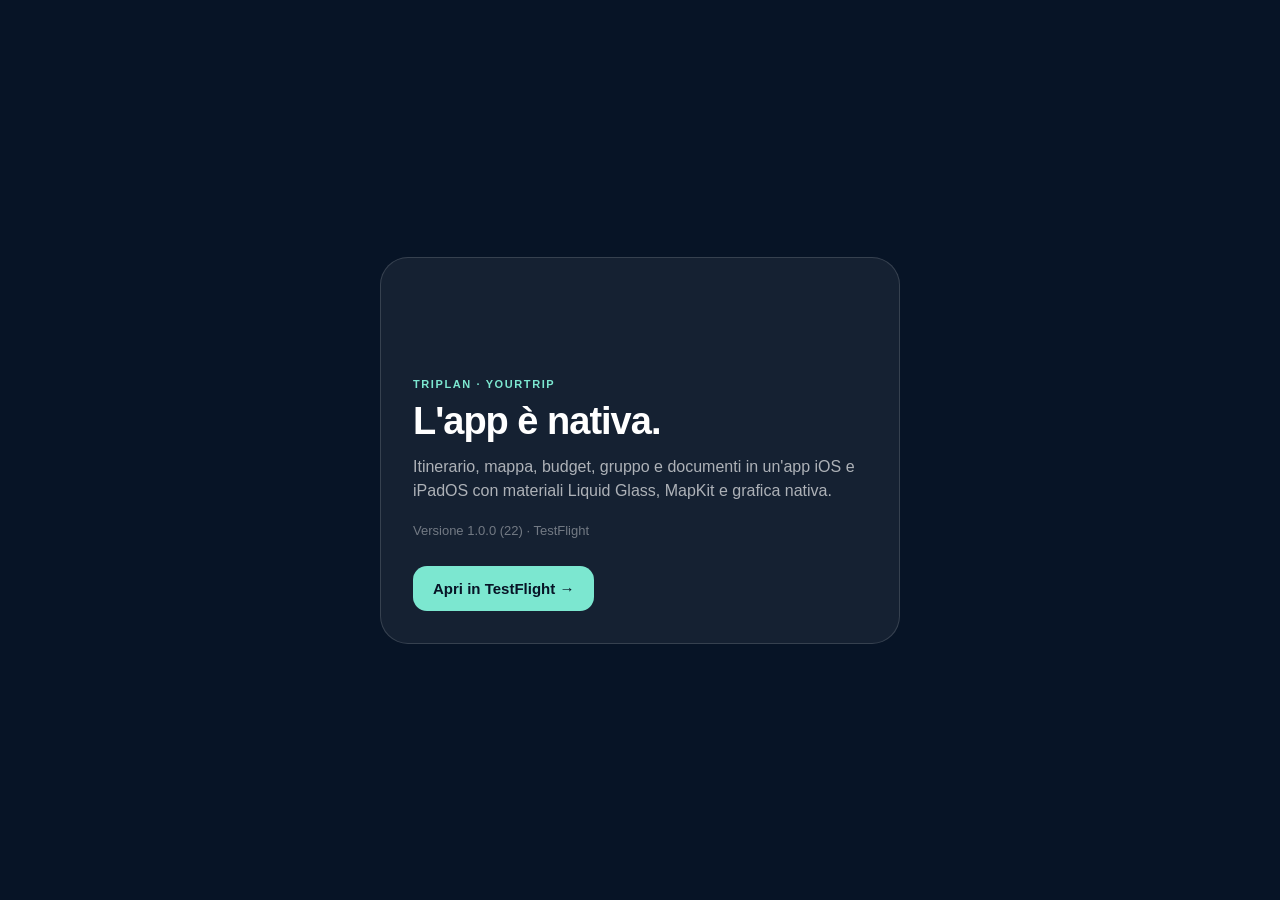
==== commit 2f6f6b51: "Deploy Triplan static site" ====
--- a/app/index.html
+++ b/app/index.html
@@ -1,4 +1,4 @@
-<!DOCTYPE html><html lang="en"><head><meta charSet="utf-8"/><meta name="viewport" content="width=device-width, initial-scale=1, shrink-to-fit=no"/><meta http-equiv="X-UA-Compatible" content="IE=edge"/><link rel="preload" href="/_expo/static/css/global-e319058c1fa41b24cc1f95496e82bce6.css" as="style"/><link rel="preload" href="/_expo/static/js/web/entry-a0b754d0f3bcf69203ce8d85a6311ac6.js" as="script"/><link rel="preload" href="/_expo/static/js/web/_layout-8d45afdb7f8b62e7575278e78f16b47a.js" as="script"/><link rel="preload" href="/_expo/static/js/web/index-c0851a76cfa0ba386b14cf610a787606.js" as="script"/><style id="expo-reset">#root,body,html{height:100%}body{overflow:hidden}#root{display:flex}</style><style id="react-native-stylesheet">[stylesheet-group="0"]{}
+<!DOCTYPE html><html lang="en"><head><meta charSet="utf-8"/><meta name="viewport" content="width=device-width, initial-scale=1, shrink-to-fit=no"/><meta http-equiv="X-UA-Compatible" content="IE=edge"/><link rel="preload" href="/_expo/static/css/global-e319058c1fa41b24cc1f95496e82bce6.css" as="style"/><link rel="preload" href="/_expo/static/js/web/__expo-metro-runtime-8c088df87a31e4e6accd81c554ec290d.js" as="script"/><link rel="preload" href="/_expo/static/js/web/_layout-4a7d4abd505cf6bd5ef3fba08323faf4.js" as="script"/><link rel="preload" href="/_expo/static/js/web/index-8c75f5c601fb7bea6d7e4ed5898ef237.js" as="script"/><link rel="preload" href="/_expo/static/js/web/__common-313e8e305ba56b42c52979334a9668b5.js" as="script"/><link rel="preload" href="/_expo/static/js/web/entry-ccff95bbab4939d7dfc0a342f44e87e2.js" as="script"/><style id="expo-reset">#root,body,html{height:100%}body{overflow:hidden}#root{display:flex}</style><style id="react-native-stylesheet">[stylesheet-group="0"]{}
 body{margin:0;}
 button::-moz-focus-inner,input::-moz-focus-inner{border:0;padding:0;}
 html{-ms-text-size-adjust:100%;-webkit-text-size-adjust:100%;-webkit-tap-highlight-color:rgba(0,0,0,0);}
@@ -138,7 +138,6 @@
 .r-w67my2{padding-left:16px;}
 .r-wizibn{margin-left:5px;}
 [stylesheet-group="3"]{}
-.r-102gzdx{height:52px;}
 .r-103t7w0{color:rgba(18,20,43,0.75);}
 .r-105ug2t{pointer-events:auto!important;}
 .r-109y4c4{height:1px;}
@@ -257,7 +256,6 @@
 .r-1kfrs79{font-weight:600;}
 .r-1kihuf0{align-self:center;}
 .r-1kt6imw{line-height:27px;}
-.r-1kz6sp{width:52px;}
 .r-1ld3bg{top:-4px;}
 .r-1ldzwu0{animation-timing-function:linear;}
 .r-1loqt21{cursor:pointer;}
@@ -362,6 +360,7 @@
 .r-6taxm2::placeholder{color:var(--placeholderTextColor);opacity:1;}
 .r-726pan{width:31px;}
 .r-76blku{height:21px;}
+.r-7a29px{width:64px;}
 .r-7cikom{font-size:inherit;}
 .r-7q8q6z{cursor:default;}
 .r-7r4507{height:150px;}
@@ -474,6 +473,7 @@
 .r-rs94m5{background-image:url("[data-uri]");}
 .r-s62m2j{animation-timing-function:cubic-bezier(0.47, 0, 0.745, 0.715);}
 .r-sfbmgh{z-index:9999;}
+.r-sga3zk{height:64px;}
 .r-so7y2g{line-height:64px;}
 .r-t4kuo4{background-color:rgba(11,29,51,1.00);}
 .r-tbmifm{height:12px;}
@@ -525,4 +525,4 @@
 @keyframes r-1pzkwqh{0%{transform:translateY(100%);}100%{transform:translateY(0%);}}
 @keyframes r-imtty0{0%{opacity:0;}100%{opacity:1;}}
 @keyframes r-q67da2{0%{transform:translateX(-100%);}100%{transform:translateX(400%);}}
-@keyframes r-t2lo5v{0%{opacity:1;}100%{opacity:0;}}</style><link rel="stylesheet" href="/_expo/static/css/global-e319058c1fa41b24cc1f95496e82bce6.css"/></head><body><div id="root"><!--$--><div class="css-g5y9jx r-13awgt0"><!--$--><div class="css-g5y9jx r-13awgt0"><div class="css-g5y9jx" style="flex:1"><div style="position:absolute;left:0;right:0;top:0;bottom:0;pointer-events:none;visibility:hidden"></div><div class="css-g5y9jx r-13awgt0"><div class="css-g5y9jx r-13awgt0 r-1p0dtai r-1d2f490 r-u8s1d r-zchlnj r-ipm5af" style="background-color:rgba(242,242,242,1.00);display:flex"><div class="css-g5y9jx r-13awgt0"><div class="css-g5y9jx r-13awgt0"><!--$--><div class="css-g5y9jx r-1awozwy r-wkmguz r-13awgt0 r-1777fci r-d23pfw" style="padding-top:24px;padding-right:24px;padding-bottom:24px;padding-left:24px"><div class="css-g5y9jx r-9r4rsd r-1g868lv r-a1yn9n r-rs99b7 r-bual8a r-494qqr r-13qz1uu"><div class="css-g5y9jx r-1awozwy r-1p34edr r-1867qdf r-102gzdx r-1777fci r-1peese0 r-1kz6sp"><div dir="auto" class="css-146c3p1 r-jwli3a r-zz5t5d r-1vr29t4">T</div></div><div dir="auto" class="css-146c3p1 r-1f50eg0 r-1gkfh8e r-1vr29t4 r-157zott r-15d164r">TRIPLAN · YOURTRIP</div><div dir="auto" class="css-146c3p1 r-jwli3a r-14ijz5o r-1vr29t4 r-16krg75 r-6gpygo">L&#x27;app è nativa.</div><div dir="auto" class="css-146c3p1 r-rj3vr6 r-ubezar r-135wba7 r-117bsoe">Itinerario, mappa, budget, gruppo e documenti in un&#x27;app iOS e iPadOS con materiali Liquid Glass, MapKit e grafica nativa.</div><div dir="auto" class="css-146c3p1 r-18u1ve8 r-n6v787 r-1nxhmzv">Versione 1.0.0 (22) · TestFlight</div><div dir="auto" role="link" tabindex="0" class="css-146c3p1 r-k200y r-1bxdhz9 r-t23y2h r-kqphm1 r-a023e6 r-1vr29t4 r-1udh08x r-1ml3abn r-u9wvl5 r-1loqt21">Apri in TestFlight →</div></div></div><!--/$--></div></div></div></div></div></div><!--/$--></div><!--/$--></div><script defer="" src="/_expo/static/js/web/entry-a0b754d0f3bcf69203ce8d85a6311ac6.js"></script><script defer="" src="/_expo/static/js/web/_layout-8d45afdb7f8b62e7575278e78f16b47a.js"></script><script defer="" src="/_expo/static/js/web/index-c0851a76cfa0ba386b14cf610a787606.js"></script><script id="_R_">globalThis.__EXPO_ROUTER_HYDRATE__=true;</script></body></html>+@keyframes r-t2lo5v{0%{opacity:1;}100%{opacity:0;}}</style><link rel="stylesheet" href="/_expo/static/css/global-e319058c1fa41b24cc1f95496e82bce6.css"/></head><body><div id="root"><!--$--><div class="css-g5y9jx r-13awgt0"><!--$--><div class="css-g5y9jx r-13awgt0"><div class="css-g5y9jx" style="flex:1"><div style="position:absolute;left:0;right:0;top:0;bottom:0;pointer-events:none;visibility:hidden"></div><div class="css-g5y9jx r-13awgt0"><div class="css-g5y9jx r-13awgt0 r-1p0dtai r-1d2f490 r-u8s1d r-zchlnj r-ipm5af" style="background-color:rgba(242,242,242,1.00);display:flex"><div class="css-g5y9jx r-13awgt0"><div class="css-g5y9jx r-13awgt0"><!--$--><div class="css-g5y9jx r-1awozwy r-wkmguz r-13awgt0 r-1777fci r-d23pfw" style="padding-top:24px;padding-right:24px;padding-bottom:24px;padding-left:24px"><div class="css-g5y9jx r-9r4rsd r-1g868lv r-a1yn9n r-rs99b7 r-bual8a r-494qqr r-13qz1uu"><div class="css-g5y9jx r-1mlwlqe r-1udh08x r-417010 r-1867qdf r-sga3zk r-1peese0 r-7a29px"><div class="css-g5y9jx r-1niwhzg r-vvn4in r-u6sd8q r-1p0dtai r-1pi2tsx r-1d2f490 r-u8s1d r-zchlnj r-ipm5af r-13qz1uu r-1wyyakw r-ehq7j7"></div></div><div dir="auto" class="css-146c3p1 r-1f50eg0 r-1gkfh8e r-1vr29t4 r-157zott r-15d164r">TRIPLAN · YOURTRIP</div><div dir="auto" class="css-146c3p1 r-jwli3a r-14ijz5o r-1vr29t4 r-16krg75 r-6gpygo">L&#x27;app è nativa.</div><div dir="auto" class="css-146c3p1 r-rj3vr6 r-ubezar r-135wba7 r-117bsoe">Itinerario, mappa, budget, gruppo e documenti in un&#x27;app iOS e iPadOS con materiali Liquid Glass, MapKit e grafica nativa.</div><div dir="auto" class="css-146c3p1 r-18u1ve8 r-n6v787 r-1nxhmzv">Versione 1.0.0 (22) · TestFlight</div><div dir="auto" role="link" tabindex="0" class="css-146c3p1 r-k200y r-1bxdhz9 r-t23y2h r-kqphm1 r-a023e6 r-1vr29t4 r-1udh08x r-1ml3abn r-u9wvl5 r-1loqt21">Apri in TestFlight →</div></div></div><!--/$--></div></div></div></div></div></div><!--/$--></div><!--/$--></div><script defer="" src="/_expo/static/js/web/__expo-metro-runtime-8c088df87a31e4e6accd81c554ec290d.js"></script><script defer="" src="/_expo/static/js/web/_layout-4a7d4abd505cf6bd5ef3fba08323faf4.js"></script><script defer="" src="/_expo/static/js/web/index-8c75f5c601fb7bea6d7e4ed5898ef237.js"></script><script defer="" src="/_expo/static/js/web/__common-313e8e305ba56b42c52979334a9668b5.js"></script><script defer="" src="/_expo/static/js/web/entry-ccff95bbab4939d7dfc0a342f44e87e2.js"></script><script id="_R_">globalThis.__EXPO_ROUTER_HYDRATE__=true;</script></body></html>
